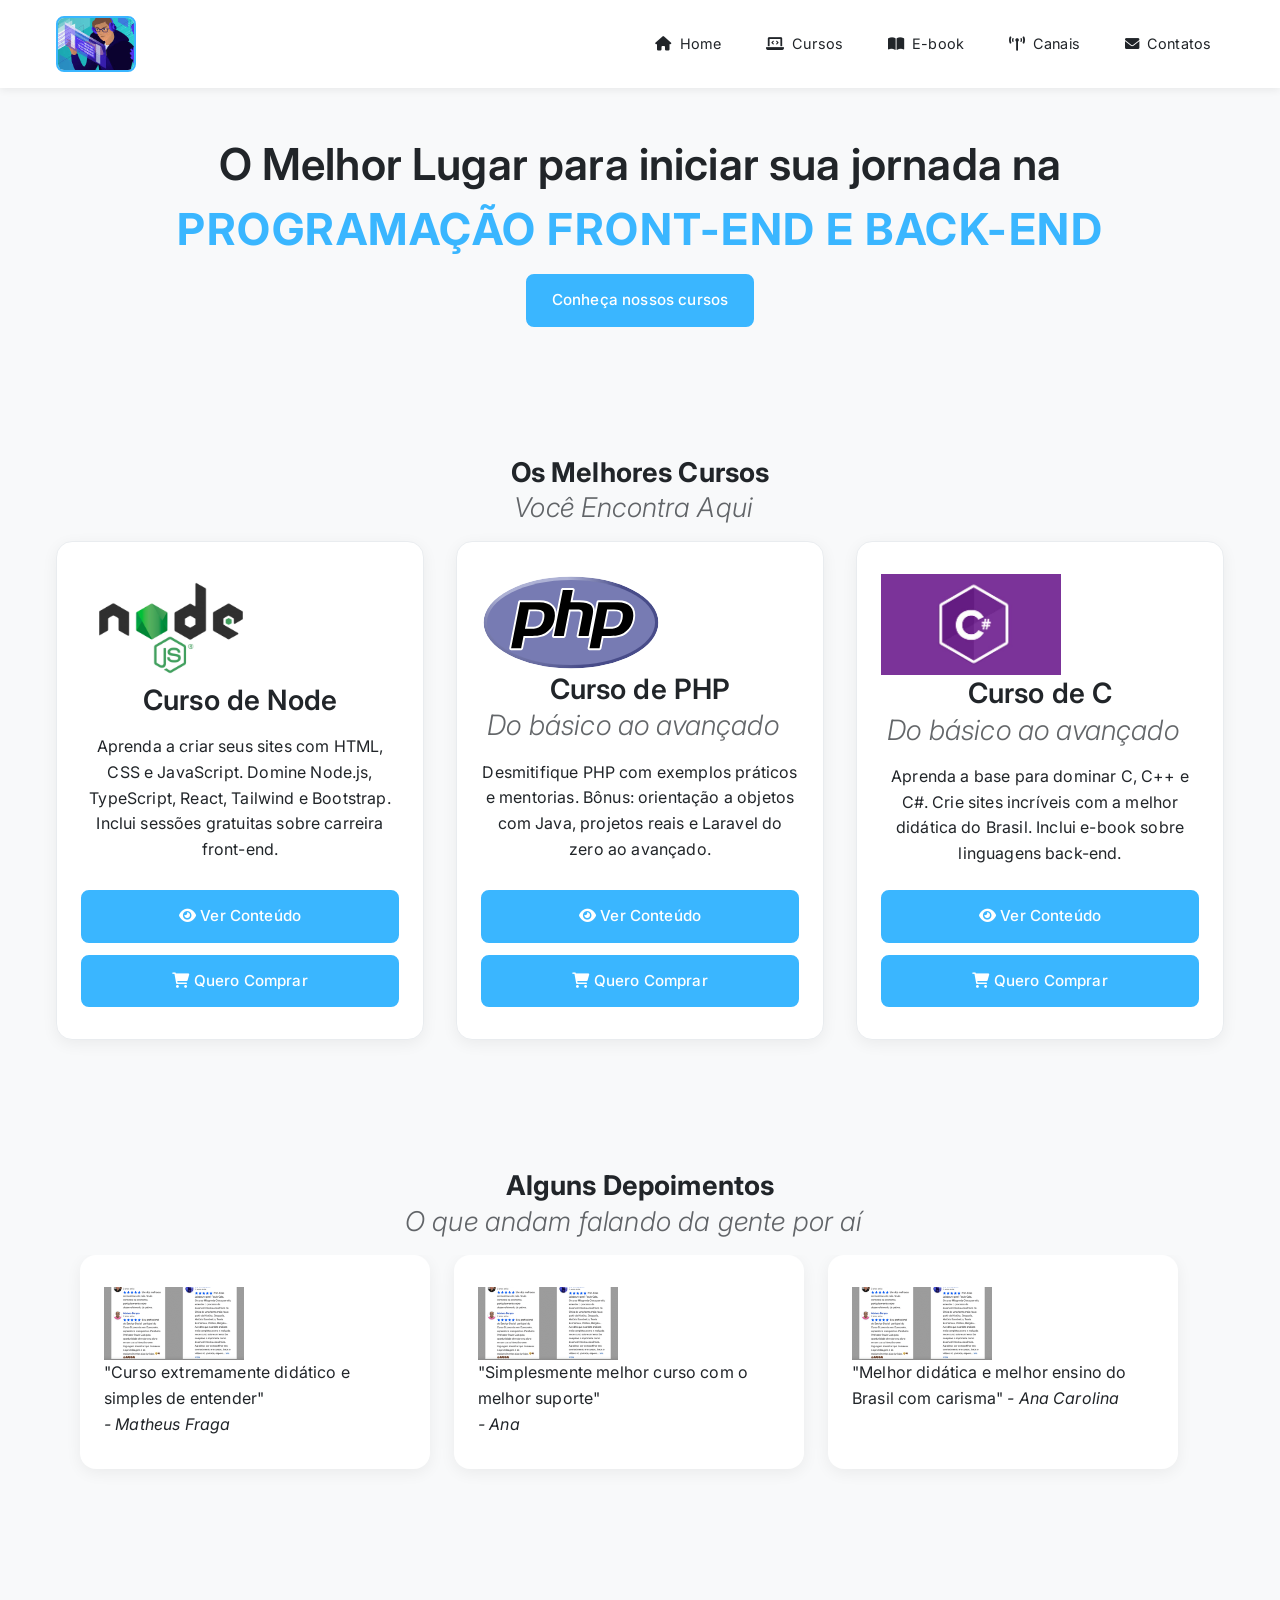
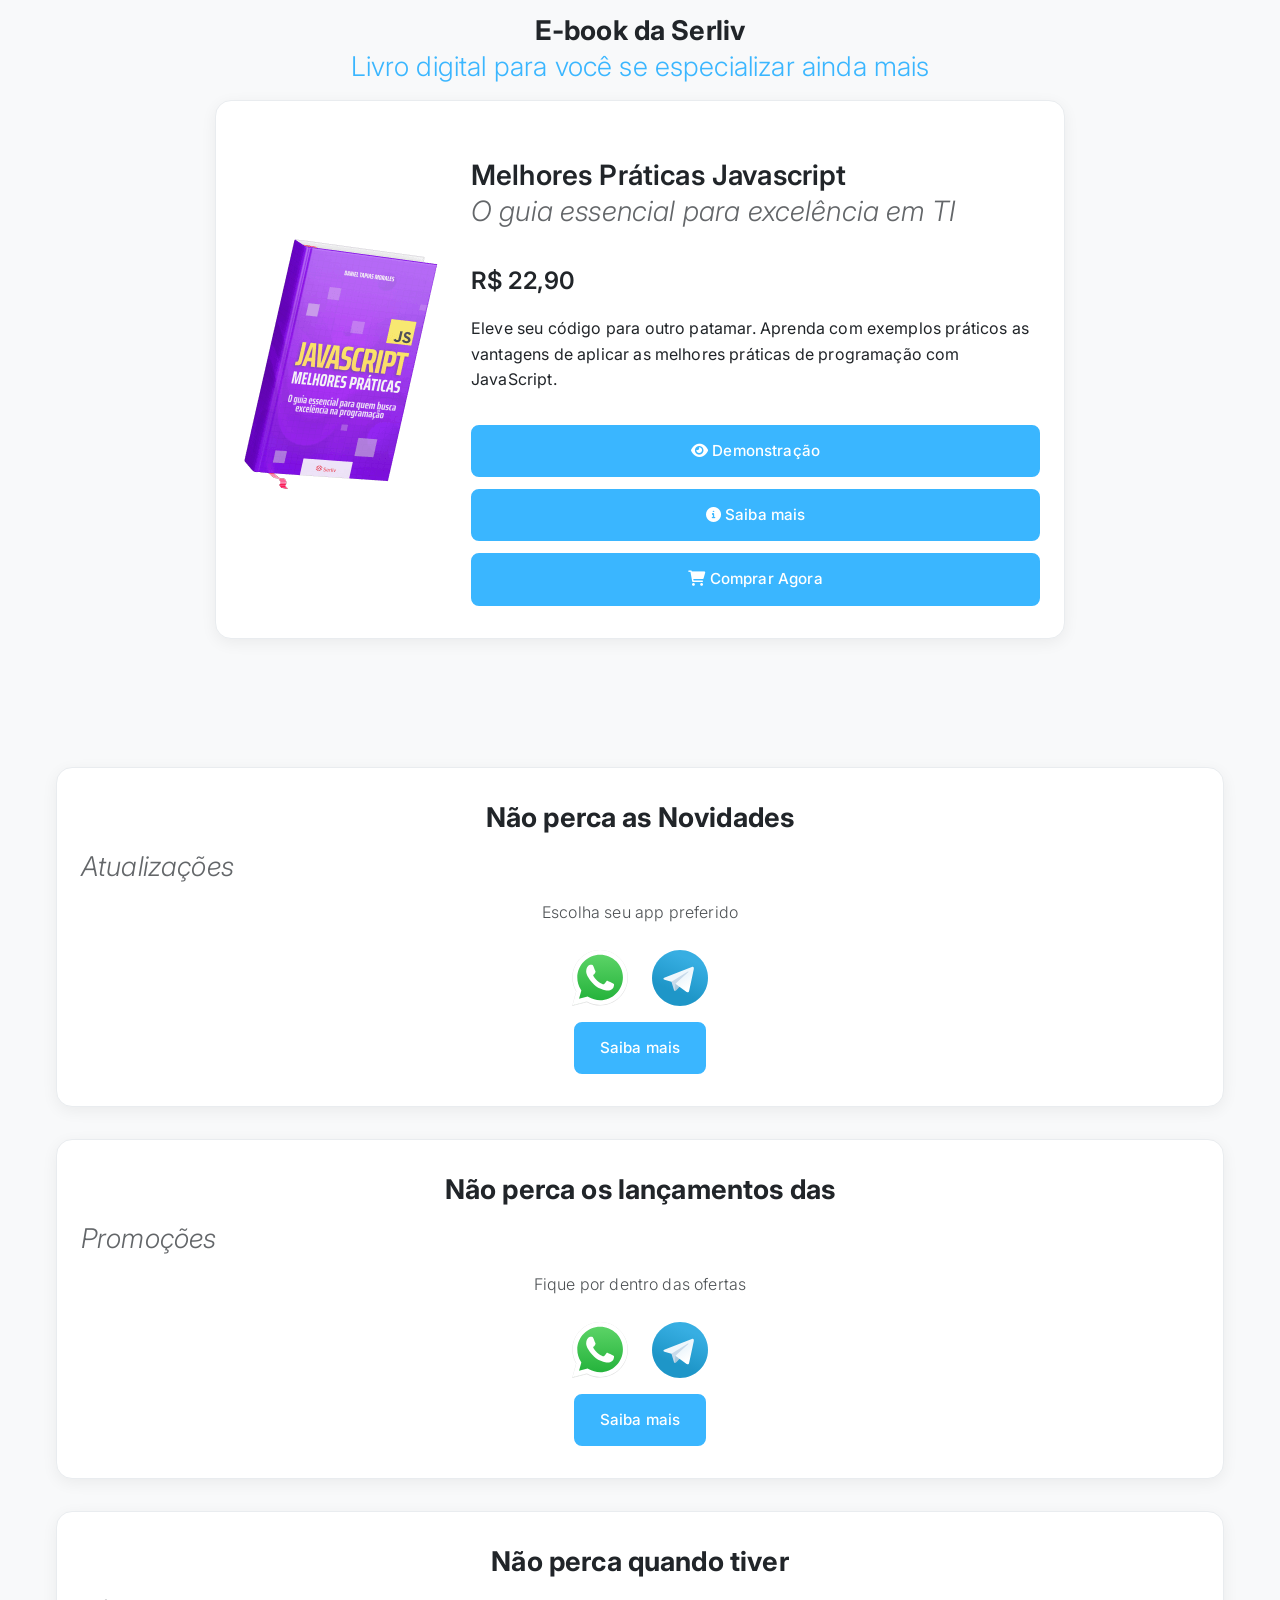
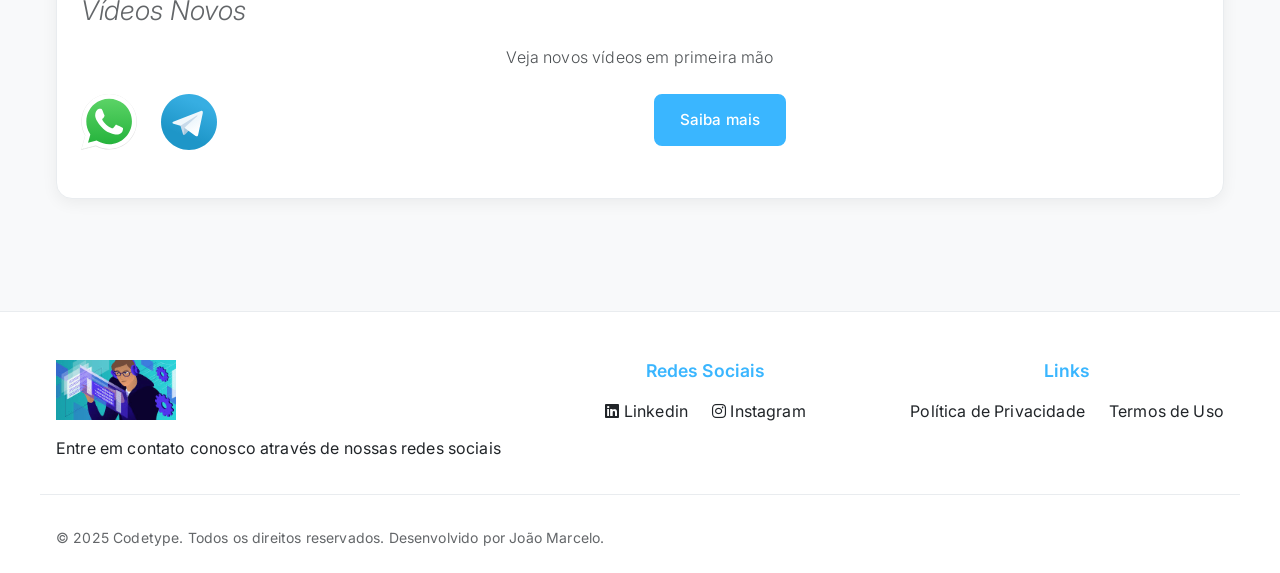
==== index.html @ ba98c809 "Enviando atualizacao ao github" ====
<!DOCTYPE html>
<html lang="pt-br">

<head>
    <meta charset="UTF-8">
    <meta name="viewport" content="width=device-width, initial-scale=1.0">
    <meta name="description"
        content="Codetype - Cursos de programação Front-end e Back-end com os melhores preços e didática do Brasil">
    <meta name="keywords" content="programação, front-end, back-end, cursos, Node.js, PHP, C, desenvolvimento web">
    <meta name="author" content="João Marcelo">
    <title>Codetype - Cursos de Programação</title>

    <link rel="preconnect" href="https://fonts.googleapis.com">
    <link rel="preconnect" href="https://fonts.gstatic.com" crossorigin>
    <link href="https://fonts.googleapis.com/css2?family=Inter:wght@300;400;500;600;700&display=swap" rel="stylesheet">

    <link rel="stylesheet" href="style/estilo.css">

    <link rel="stylesheet" href="https://cdnjs.cloudflare.com/ajax/libs/font-awesome/6.0.0-beta3/css/all.min.css"
        crossorigin="anonymous" referrerpolicy="no-referrer">
</head>

<body>
    <header class="header" role="banner">
        <div class="header__container container">
            <a href="#home" class="header__logo" aria-label="Codetype - Página inicial">
                <img src="images/programador.jpeg" alt="Codetype Logo">
            </a>
            <button class="mobile-menu-toggle" id="menu-toggle" aria-label="Abrir menu" aria-expanded="false"
                aria-controls="nav-menu">
                <span class="hamburger-line"></span>
                <span class="hamburger-line"></span>
                <span class="hamburger-line"></span>
            </button>

            <nav class="nav-menu" id="nav-menu" role="navigation" aria-label="Menu principal">
                <div class="nav-menu__header">
                    <img src="images/programador.jpeg" alt="codetype logotipo" width="140" height="145"> <button
                        class="nav-menu__close" id="close-menu" aria-label="Fechar menu">
                        <i class="fas fa-times"></i>
                    </button>
                </div>

                <ul>
                    <li><a href="#home"><i class="fa-solid fa-house"></i> <span>Home</span></a></li>
                    <li><a href="#courses"><i class="fas fa-laptop-code"></i> <span>Cursos</span></a></li>
                    <li><a href="#ebooks"><i class="fas fa-book-open"></i> <span>E-book</span></a></li>
                    <li><a href="#channels"><i class="fas fa-broadcast-tower"></i> <span>Canais</span></a></li>
                    <li><a href="#contact"><i class="fas fa-envelope"></i> <span>Contatos</span></a></li>
                </ul>
            </nav>
        </div>
    </header>

    <div class="menu-overlay" id="menu-overlay"></div>

    <main>
        <section class="hero" id="home">
            <div class="container">
                <h1 class="hero__title reveal">
                    O Melhor Lugar para iniciar sua jornada na
                    <span class="hero__title--upper">PROGRAMAÇÃO FRONT-END E BACK-END</span>
                </h1>
                <a href="#courses" class="btn hero__cta reveal reveal--delay-1">Conheça nossos cursos</a>
            </div>
        </section>

        <section class="courses" id="courses">
            <div class="container">
                <header class="courses__header">
                    <h2 class="h2 reveal">Os Melhores Cursos <span class="title--thin reveal reveal--delay-1">Você
                            Encontra Aqui</span></h2>
                </header>
                <div class="courses__list">
                    <article class="courses__card reveal reveal--delay-1">
                        <div class="courses__card__content"> <img src="images/nodejs.jpg" alt="Logo Node.js" width="180"
                                height="180" loading="lazy">
                            <h3 class="h3">Curso de Node <span class="title--thin"></span></h3>
                            <p>Aprenda a criar seus sites com HTML, CSS e JavaScript. Domine Node.js, TypeScript, React,
                                Tailwind e Bootstrap. Inclui sessões gratuitas sobre carreira front-end.</p>
                        </div>
                        <div class="courses__card__ctas">
                            <a href="#" class="btn"><i class="fas fa-eye"></i> Ver Conteúdo</a>
                            <a href="#" class="btn"
                                onclick="alert('Esta página está em manutenção. Por favor, volte mais tarde.'); return false;"><i
                                    class="fas fa-shopping-cart"></i> Quero
                                Comprar</a>
                        </div>
                    </article>
                    <article class="courses__card reveal reveal--delay-2">
                        <div class="courses__card__content">
                            <img src="images/PHP-logo.svg" alt="Logo PHP" width="180" height="180" loading="lazy">
                            <h3 class="h3">Curso de PHP <span class="title--thin">Do básico ao avançado</span></h3>
                            <p>Desmitifique PHP com exemplos práticos e mentorias. Bônus: orientação a objetos com Java,
                                projetos reais e Laravel do zero ao avançado.</p>
                        </div>
                        <div class="courses__card__ctas">
                            <a href="#" class="btn"><i class="fas fa-eye"></i> Ver Conteúdo</a>
                            <a href="#" class="btn"
                                onclick="alert('Esta página está em manutenção, por favor, aguarde.'); return false;"><i
                                    class="fas fa-shopping-cart"></i> Quero
                                Comprar</a>
                        </div>
                    </article>
                    <article class="courses__card reveal reveal--delay-3">
                        <div class="courses__card__content">
                            <img src="images/c.jpg" alt="Logo C" width="180" height="180" loading="lazy">
                            <h3 class="h3">Curso de C <span class="title--thin">Do básico ao avançado</span></h3>
                            <p>Aprenda a base para dominar C, C++ e C#. Crie sites incríveis com a melhor didática do
                                Brasil. Inclui e-book sobre linguagens back-end.</p>
                        </div>
                        <div class="courses__card__ctas">
                            <a href="#" class="btn"><i class="fas fa-eye"></i> Ver Conteúdo</a>
                            <a href="#" class="btn"
                                onclick="alert('Esta página está em manutenção. Por favor, volte mais tarde.'); return false;"><i
                                    class="fas fa-shopping-cart"></i> Quero
                                Comprar</a>
                        </div>
                    </article>
                </div>
            </div>
        </section>

        <section class="testimonials" id="testimonials" aria-label="Depoimentos">
            <div class="container">
                <h2 class="h2 reveal">Alguns Depoimentos <span class="title--thin reveal reveal--delay-1">O que andam
                        falando da gente por aí</span>
                </h2>
                <div class="testimonials__carousel reveal reveal--delay-2">
                    <div class="testimonials__carousel__wrapper" id="testimonial-carousel">
                        <article class="testimonial-item"> <img src="images/depoimentos.png" alt="Foto de Matheus Fraga"
                                width="140" height="140" loading="lazy">
                            <blockquote>
                                <p>"Curso extremamente didático e simples de entender"</p>
                                <cite>- Matheus Fraga</cite>
                            </blockquote>
                        </article>
                        <article class="testimonial-item">
                            <img src="images/depoimentos.png" alt="Foto de Ana" width="140" height="140" loading="lazy">
                            <blockquote>
                                <p>"Simplesmente melhor curso com o melhor suporte"</p>
                                <cite>- Ana</cite>
                            </blockquote>
                        </article>
                        <article class="testimonial-item">
                            <img src="images/depoimentos.png" alt="Foto de Ana Carolina" width="140" height="140"
                                loading="lazy">
                            <blockquote>"Melhor didática e melhor ensino do Brasil com carisma"
                                <cite>- Ana Carolina</cite>
                            </blockquote>
                        </article>
                    </div>
                </div>
            </div>
        </section>
        <section class="books" id="ebooks">
            <div class="container">
                <h2 class="h2 reveal">E-book da Serliv <span class="title--secondary reveal reveal--delay-1">Livro
                        digital para você se especializar
                        ainda mais</span></h2>
                <div class="books__list">
                    <article class="books__card reveal reveal--scale">
                        <img src="images/melhorias-js.png" alt="Capa do e-book Melhores Práticas Javascript" width="200"
                            height="280" loading="lazy">
                        <div class="books__card__info">
                            <h3 class="h3">Melhores Práticas Javascript <span class="title--thin">O guia
                                    essencial para excelência em TI</span></h3>
                            <p class="books__card__price">R$ 22,90</p>
                            <p>Eleve seu código para outro patamar. Aprenda com exemplos práticos as vantagens de
                                aplicar as melhores práticas de programação com JavaScript.</p>
                            <div class="books__card__ctas">
                                <a href="https://drive.google.com/file/d/1xcwOqrZ287QyJivQ5qEngwfHOlJfB3HP/view"
                                    class="btn btn--ghost" target="_blank" rel="noopener noreferrer">
                                    <i class="fas fa-eye"></i> Demonstração
                                </a>
                                <a href="#" class="btn btn--stroke">
                                    <i class="fas fa-info-circle"></i> Saiba mais
                                </a>
                                <a href="https://pay.hotmart.com/W97225734H?bid=1751412371715"
                                    class="btn btn--full-width" target="_blank" rel="noopener noreferrer">
                                    <i class="fas fa-shopping-cart"></i> Comprar Agora
                                </a>
                            </div>
                        </div>
                    </article>
                </div>
            </div>
        </section>
        <section class="news" id="channels">
            <div class="container news__container">
                <div class="news__card reveal reveal--delay-1">
                    <header class="news__header">
                        <h2 class="h2">Não perca as Novidades <span class="title--thin">Atualizações</span></h2>
                        <p class="news__disclaimer">Escolha seu app preferido</p>
                    </header>
                    <div class="news__apps-group">
                        <a href="#" class="news__icon" aria-label="WhatsApp">
                            <img src="images/whatsapp (1).svg" alt="WhatsApp" width="56" height="56"> </a>
                        <a href="#" class="news__icon" aria-label="Telegram">
                            <img src="images/telegram (1).svg" alt="Telegram" width="56" height="56">
                        </a>
                    </div>
                    <div class="news__saiba-mais-wrap">
                        <a href="#" class="btn">Saiba mais</a>
                    </div>
                </div>
                <div class="news__card reveal reveal--delay-2">
                    <header class="news__header">
                        <h2 class="h2">Não perca os lançamentos das <span class="title--thin">Promoções</span>
                        </h2>
                        <p class="news__disclaimer">Fique por dentro das ofertas</p>
                    </header>
                    <div class="news__apps-group">
                        <a href="#" class="news__icon" aria-label="WhatsApp">
                            <img src="images/whatsapp (1).svg" alt="WhatsApp" width="56" height="56">
                        </a>
                        <a href="#" class="news__icon" aria-label="Telegram">
                            <img src="images/telegram (1).svg" alt="Telegram" width="56" height="56">
                        </a>
                    </div>
                    <div class="news__saiba-mais-wrap">
                        <a href="#" class="btn">Saiba mais</a>
                    </div>
                </div>
                <div class="news__card reveal reveal--delay-3">
                    <header class="news__header">
                        <h2 class="h2">Não perca quando tiver <span class="title--thin">Vídeos Novos</span></h2>
                        <p class="news__disclaimer">Veja novos vídeos em primeira mão</p>
                    </header>
                    <div class="news__apps-group">
                        <a href="#" class="news__icon" aria-label="WhatsApp"> <img src="images/whatsapp (1).svg"
                                alt="WhatsApp" width="56" height="56">
                        </a>
                        <a href="#" class="news__icon" aria-label="Telegram">
                            <img src="images/telegram (1).svg" alt="Telegram" width="56" height="56">
                        </a>
                        <div class="news__saiba-mais-wrap">
                            <a href="#" class="btn">Saiba mais</a>
                        </div>
                    </div>
                </div>
        </section>
    </main>

    <footer class="footer" id="contact">
        <div class="footer__container container">
            <div class="footer__brand">
                <img src="images/programador.jpeg" alt="Codetype Logo" class="footer__logo" width="120" height="90">
                <p class="footer__contact-text">Entre em contato conosco através de nossas redes sociais</p>
            </div>
            <div class="footer__social">
                <h3 class="footer__title">Redes Sociais</h3>
                <ul class="footer__social__list">
                    <li><a href="#" aria-label="Linkedin"><i class="fa-brands fa-linkedin"></i>
                            <span>Linkedin</span></a></li>
                    <li><a href="#" aria-label="Instagram"><i class="fa-brands fa-instagram"></i>
                            <span>Instagram</span></a></li>
                </ul>
            </div>
            <div class="footer__links">
                <h3 class="footer__title">Links</h3>
                <ul>
                    <li><a href="#">Política de Privacidade</a></li>
                    <li><a href="#">Termos de Uso</a></li>
                </ul>
            </div>
        </div>
        <div class="footer__copyright">
            <p>&copy; 2025 Codetype. Todos os direitos reservados. Desenvolvido por João Marcelo.</p>
        </div>
    </footer>
    <script>
        document.addEventListener('DOMContentLoaded', () => {
            const menuToggle = document.getElementById('menu-toggle');
            const navMenu = document.getElementById('nav-menu');
            const menuOverlay = document.getElementById('menu-overlay');
            const closeMenuBtn = document.getElementById('close-menu');
            const header = document.querySelector('.header');

            function openMenu() {
                navMenu.classList.add('active');
                menuOverlay.classList.add('active');
                menuToggle.setAttribute('aria-expanded', 'true');
                document.body.style.overflow = 'hidden';
            }

            function closeMenu() {
                navMenu.classList.remove('active');
                menuOverlay.classList.remove('active');
                menuToggle.setAttribute('aria-expanded', 'false');
                document.body.style.overflow = '';
            }

            if (menuToggle && navMenu && menuOverlay && closeMenuBtn) {
                menuToggle.addEventListener('click', openMenu);
                menuOverlay.addEventListener('click', closeMenu);
                closeMenuBtn.addEventListener('click', closeMenu);
            }

            document.querySelectorAll('.nav-menu a').forEach(link => {
                link.addEventListener('click', () => {
                    if (window.innerWidth < 1200 && navMenu.classList.contains('active')) {
                        closeMenu();
                    }
                });
            });

            let lastScroll = 0;
            window.addEventListener('scroll', () => {
                const currentScroll = window.pageYOffset;
                if (currentScroll > 100) {
                    header.classList.add('scrolled');
                } else {
                    header.classList.remove('scrolled');
                }
                lastScroll = currentScroll;
            });

            document.querySelectorAll('a[href^="#"]').forEach(anchor => {
                anchor.addEventListener('click', function (e) {
                    const href = this.getAttribute('href');
                    const target = document.querySelector(href);

                    if (href.length > 1 && target) {
                        e.preventDefault();
                        target.scrollIntoView({
                            behavior: 'smooth',
                            block: 'start'
                        });
                    }
                });
            });

            // Scroll Reveal with Intersection Observer
            const observerOptions = {
                threshold: 0.1,
                rootMargin: '0px 0px -50px 0px'
            };

            const observer = new IntersectionObserver((entries) => {
                entries.forEach(entry => {
                    if (entry.isIntersecting) {
                        entry.target.classList.add('active');
                    }
                });
            }, observerOptions);

            // Observe all elements with reveal classes
            const revealElements = document.querySelectorAll('.reveal');
            revealElements.forEach(el => observer.observe(el));

            // Optional: Re-trigger animations when elements come back into view
            const reObserverOptions = {
                threshold: 0.1,
                rootMargin: '0px 0px -100px 0px'
            };

            const reObserver = new IntersectionObserver((entries) => {
                entries.forEach(entry => {
                    if (!entry.isIntersecting) {
                        entry.target.classList.remove('active');
                    }
                });
            }, reObserverOptions);

            // Uncomment the line below if you want elements to re-animate when scrolling back up
            // revealElements.forEach(el => reObserver.observe(el));
        });
    </script>
</body>

</html>
---- style/estilo.css ----
:root {
  --page-bg: #f8f9fa;
  --text-color: #212529;
  --text-color-rgb: 33, 37, 41;
  --primary-color: #3ab6ff;
  --menu-bg: #ffffff;
  --transition-speed: 0.4s;
  --h1-size: 1.8rem;
  --h2-size: 1.6rem;
  --h3-size: 1.25rem;
}

* {
  box-sizing: border-box;
  margin: 0;
  padding: 0;
}

html {
  scroll-behavior: smooth;
  scroll-padding-top: 100px;
}

body {
  font-family: "Inter", sans-serif;
  background: var(--page-bg);
  color: var(--text-color);
  overflow-x: hidden;
  line-height: 1.6;
  font-size: 16px;
  letter-spacing: 0.01em;
  margin: 0;
  padding: 0;
}

@keyframes fadeInUp {
  from {
    opacity: 0;
    transform: translateY(30px);
  }
  to {
    opacity: 1;
    transform: translateY(0);
  }
}

@keyframes cardEntrance {
  from {
    opacity: 0;
    transform: translateY(20px) scale(0.95);
  }
  to {
    opacity: 1;
    transform: translateY(0) scale(1);
  }
}

.hero {
  animation: fadeInUp 0.8s ease-out;
}
.courses__card {
  animation: cardEntrance 0.6s ease-out both;
}
.courses__card:nth-child(1) {
  animation-delay: 0.1s;
}
.courses__card:nth-child(2) {
  animation-delay: 0.2s;
}
.courses__card:nth-child(3) {
  animation-delay: 0.3s;
}

a {
  text-decoration: none;
  color: inherit;
}

img {
  max-width: 100%;
  height: auto;
  display: block;
}

.container {
  margin-inline: auto;
  padding-inline: 1rem;
  max-width: 1200px;
}

/* Header */
.header {
  position: sticky;
  top: 0;
  left: 0;
  width: 100%;
  background-color: var(--menu-bg);
  z-index: 100;
  box-shadow: 0 2px 8px rgba(0, 0, 0, 0.07);
  transition: transform 0.3s ease, box-shadow 0.3s ease;
}

.header.scrolled {
  box-shadow: 0 4px 12px rgba(0, 0, 0, 0.1);
}

.header__container {
  display: flex;
  align-items: center;
  justify-content: space-between;
  position: relative;
  gap: 1rem;
  padding: 1rem;
  max-width: 1200px;
  margin: 0 auto;
}

.header__logo {
  width: 5rem;
  height: 3.5rem;
  border-radius: 0.5rem;
  border: 2px solid var(--primary-color);
  overflow: hidden;
  flex-shrink: 0;
  transition: transform 0.3s ease;
}

.header__logo:hover {
  transform: scale(1.05);
}

.header__logo img {
  width: 100%;
  height: 100%;
  object-fit: cover;
}

.nav-menu ul {
  list-style: none;
  display: flex;
  flex-direction: row;
  gap: 1.2rem;
  padding: 0;
  margin: 0;
  align-items: center;
}

.nav-menu a {
  display: flex;
  align-items: center;
  gap: 0.5rem;
  font-size: 0.9rem;
  padding: 0.5rem 0.8rem;
  border-radius: 8px;
  color: var(--text-color);
  transition: all 0.3s ease;
}

.nav-menu a:hover,
.nav-menu a:focus {
  background-color: rgba(58, 182, 255, 0.1);
  color: var(--primary-color);
  transform: translateX(5px);
}

/* Botões */
.btn {
  background: var(--primary-color);
  border: 2px solid var(--primary-color);
  padding: 0.75rem 1.5rem;
  font-size: 0.95rem;
  border-radius: 8px;
  transition: all 0.3s ease;
  cursor: pointer;
  font-weight: 500;
  display: inline-block;
  text-align: center;
  white-space: nowrap;
  color: #fff;
}

.btn:hover {
  box-shadow: 0 4px 12px rgba(58, 182, 255, 0.4);
  transform: translateY(-2px);
}

.btn--stroke:hover {
  box-shadow: none;
  transform: translateY(-2px);
}

.btn--stroke:active {
  transform: translateY(1px);
}

.btn--ghost {
  background: var(--primary-color);
}
.btn--ghost:hover {
  border-color: transparent;
}

.btn--full-width {
  width: 100%;
}

/* Tipografia e Títulos */
h1,
h2,
h3 {
  font-weight: 600;
  line-height: 1.3;
  margin-bottom: 1rem;
  text-align: center;
}

h1 {
  font-size: var(--h1-size);
}
h2 {
  font-size: 1.7em;
  font-weight: 700;
  /* Margens removidas para centralização correta */
}
h3 {
  font-size: var(--h3-size);
}

.title--thin {
  font-weight: 300;
  font-style: italic;
  display: block;
  color: rgba(var(--text-color-rgb), 0.7);
  text-align: center;
  margin-right: 0.5em;
  word-wrap: break-word;
}
title--thin .news__header {
  margin-top: 3em;
  margin-inline: 20em;
}
.title--secondary {
  font-weight: 300;
  color: var(--primary-color);
  display: block;
  text-align: center;
  margin: 0;
}

/* Seções */
section {
  padding-block: 3rem;
  margin-block: 2rem;
}

.hero {
  text-align: center;
  padding-top: 3rem;
  padding-bottom: 3rem;
  margin-top: 0;
}

.hero__title--upper {
  text-transform: uppercase;
  margin: 0.5rem 0;
  display: block;
  color: var(--primary-color);
  letter-spacing: 1.5px;
  font-weight: 700;
}

/* Cursos */
.courses__list {
  display: flex;
  flex-wrap: wrap;
  justify-content: center;
  align-items: stretch;
  gap: 2rem;
}

.courses__header {
  text-align: center;
  width: 100%;
}

.courses__card {
  background: #fff;
  border-radius: 1rem;
  box-shadow: 0 4px 16px rgba(0, 0, 0, 0.06);
  padding: 2rem 1.5rem;
  transition: all 0.3s ease;
  border: 1px solid #e9ecef;
  display: flex;
  flex-direction: column;
  text-align: center;
  flex: 1 1 320px;
  max-width: 380px;
  min-width: 280px;
}

.courses__card:hover {
  box-shadow: 0 8px 25px rgba(0, 0, 0, 0.15);
  transform: translateY(-8px) scale(1.02);
}

.courses__card__content {
  flex-grow: 1;
}

.courses__card__ctas {
  display: flex;
  flex-direction: column;
  gap: 0.75rem;
  margin-top: 1.5rem;
  width: 100%;
}

/* Depoimentos */
.testimonials__carousel {
  overflow-x: auto;
  scroll-snap-type: x mandatory;
  -webkit-overflow-scrolling: touch;
  scrollbar-width: thin;
  scrollbar-color: var(--primary-color) var(--page-bg);
  padding-bottom: 1rem;
}

.testimonials__carousel::-webkit-scrollbar {
  height: 8px;
}

.testimonials__carousel::-webkit-scrollbar-track {
  background: var(--page-bg);
  border-radius: 4px;
}

.testimonials__carousel::-webkit-scrollbar-thumb {
  background-color: var(--primary-color);
  border-radius: 4px;
}

.testimonials__carousel__wrapper {
  display: flex;
  gap: 1.5rem;
  padding: 0 1.5rem;
}

.testimonial-item {
  background: #fff;
  border-radius: 1rem;
  box-shadow: 0 4px 16px rgba(0, 0, 0, 0.06);
  padding: 2rem 1.5rem;
  flex: 0 0 80%;
  max-width: 350px;
  scroll-snap-align: start;
}

/* E-books */
.books__list {
  display: flex;
  justify-content: center;
}
.books__card {
  background: #fff;
  border-radius: 1rem;
  box-shadow: 0 4px 16px rgba(0, 0, 0, 0.06);
  padding: 2rem 1.5rem;
  border: 1px solid #e9ecef;
  width: 100%;
  max-width: 450px;
  display: flex;
  flex-direction: column;
  align-items: center;
  text-align: center;
}
.books__card__info {
  display: flex;
  flex-direction: column;
  align-items: center;
  gap: 1rem;
  margin-top: 1.5rem;
}
.books__card__price {
  font-size: 1.5rem;
  font-weight: 600;
}
.books__card__ctas {
  display: flex;
  flex-direction: column;
  gap: 0.75rem;
  width: 100%;
  margin-top: 1rem;
}

/* Novidades (News) */
.news__header {
  text-align: center;
  width: 100%;
}

/* Novidades (News) - Cards */
.news__container {
  display: flex;
  flex-direction: column;
  gap: 2rem;
  max-width: 1200px;
  margin: 0 auto;
}

.news__card {
  background: #fff;
  border-radius: 1rem;
  box-shadow: 0 4px 16px rgba(0, 0, 0, 0.06);
  padding: 2rem 1.5rem;
  border: 1px solid #e9ecef;
  transition: all 0.3s ease;
}

.news__card:hover {
  box-shadow: 0 8px 25px rgba(0, 0, 0, 0.15);
  transform: translateY(-4px);
}

.news__card__header {
  text-align: center;
  margin-bottom: 1.5rem;
}

.news__card__title {
  font-size: 1.5rem;
  font-weight: 600;
  color: var(--primary-color);
  margin-bottom: 0.5rem;
}

.news__card__subtitle {
  font-size: 1rem;
  color: rgba(var(--text-color-rgb), 0.7);
  font-weight: 400;
}

.news__card__content {
  display: flex;
  flex-direction: column;
  gap: 1rem;
}

.news__disclaimer {
  font-size: 1rem;
  font-weight: 300;
  margin-bottom: 1.5rem;
  color: rgba(var(--text-color-rgb), 0.8);
  text-align: center;
}

.news__apps-group {
  display: flex;
  justify-content: center;
  gap: 1.5rem;
  margin-bottom: 1rem;
  flex-wrap: wrap;
}

.news__saiba-mais-wrap {
  width: 100%;
  max-width: 450px;
  text-align: center;
  margin: 0 auto;
}

.news__updates {
  font-size: 1rem;
  font-weight: 300;
  color: rgba(var(--text-color-rgb), 0.8);
  margin-bottom: 1.5rem;
  text-align: center;
}

/* Rodapé (Footer) */
.footer {
  background: var(--menu-bg);
  padding: 3rem 1rem 1.5rem;
  margin-top: 4rem;
  border-top: 1px solid #e9ecef;
}
.footer__container {
  display: flex;
  flex-direction: column;
  align-items: center;
  text-align: center;
  gap: 2rem;
  max-width: 1200px;
  margin: 0 auto;
}
.footer__brand {
  display: flex;
  flex-direction: column;
  align-items: center;
  gap: 1rem;
}
.footer__title {
  margin-bottom: 1rem;
  font-size: 1.1rem;
  color: var(--primary-color);
}
.footer__social__list,
.footer__links ul {
  list-style: none;
  padding: 0;
  display: flex;
  gap: 1.5rem;
  justify-content: center;
}
.footer__social__list a,
.footer__links a {
  transition: color 0.3s;
}
.footer__social__list a:hover,
.footer__links a:hover {
  color: var(--primary-color);
}
.footer__copyright {
  max-width: 1200px;
  margin: 2rem auto 0 auto;
  padding: 2rem 1rem 0 1rem;
  border-top: 1px solid #e9ecef;
  font-size: 0.875rem;
  color: rgba(var(--text-color-rgb), 0.7);
  text-align: left;
}

/* ---  Queries (Responsividade) --- */

@media (max-width: 1199px) {
  .mobile-menu-toggle {
    display: flex !important;
    flex-direction: column;
    justify-content: space-around;
    width: 2rem;
    height: 1.5rem;
    background: transparent;
    border: none;
    cursor: pointer;
    z-index: 101;
    padding: 0;
  }
  .hamburger-line {
    width: 100%;
    height: 0.2rem;
    background: var(--text-color);
    border-radius: 10px;
    transition: all 0.3s ease;
  }
  .nav-menu {
    position: fixed;
    left: 0;
    top: 0;
    width: 80vw;
    max-width: 400px;
    height: 100vh;
    background: var(--menu-bg);
    transform: translateX(-100%);
    z-index: 100;
    transition: transform var(--transition-speed) ease;
    flex-direction: column;
    padding: 0;
  }
  .nav-menu.active {
    transform: translateX(0);
  }
  .menu-overlay {
    position: fixed;
    top: 0;
    left: 0;
    width: 100%;
    height: 100%;
    z-index: 99;
    opacity: 0;
    visibility: hidden;
    transition: opacity 0.4s;
  }
  .menu-overlay.active {
    opacity: 1;
    visibility: visible;
  }
  .nav-menu__header {
    display: flex;
    justify-content: space-between;
    align-items: center;
    padding: 1rem 1.5rem;
    border-bottom: 1px solid #eee;
    width: 100%;
  }
  .nav-menu__close {
    display: block;
    background: none;
    border: none;
    cursor: pointer;
    font-size: 1.5rem;
  }
  .nav-menu ul {
    flex-direction: column;
    gap: 1.5rem;
    padding: 2rem;
    align-items: flex-start;
    width: 100%;
  }
  .nav-menu a {
    font-size: 1.1rem;
  }
  .header__container {
    justify-content: center;
  }
  .mobile-menu-toggle {
    position: absolute;
    right: 1.5rem;
  }
}

@media (min-width: 768px) and (max-width: 1199px) {
  .testimonial-item {
    flex: 0 0 45%;
  }
  .header__container {
    justify-content: space-between;
  }
  .mobile-menu-toggle {
    position: static;
  }
  .footer__container {
    flex-direction: row;
    justify-content: space-around;
    align-items: flex-start;
    text-align: left;
  }
  .footer__brand {
    align-items: flex-start;
  }
  .footer__social__list,
  .footer__links ul {
    flex-direction: column;
    gap: 1rem;
    align-items: flex-start;
  }
}

/* Desktop */
@media (min-width: 1200px) {
  :root {
    --h1-size: 2.75rem;
    --h2-size: 2.5rem;
    --h3-size: 1.75rem;
  }
  .mobile-menu-toggle,
  .nav-menu__header,
  .nav-menu__close,
  .menu-overlay {
    display: none !important;
  }
  .nav-menu {
    all: unset;
  }
  .nav-menu ul {
    all: unset;
    list-style: none;
    display: flex;
    align-items: center;
    gap: 1.2rem;
  }
  .nav-menu a:hover {
    transform: translateY(-2px);
  }

  .books__card {
    flex-direction: row;
    align-items: center;
    gap: 2rem;
    max-width: 850px;
    text-align: left;
  }
  .books__card__info {
    align-items: flex-start;
  }
  .books__card__info h3,
  .books__card__info .title--thin {
    text-align: left;
  }

  .footer__container {
    flex-direction: row;
    justify-content: space-between;
    align-items: flex-start;
    text-align: left;
  }
  .footer__brand {
    text-align: left;
    align-items: flex-start;
  }
  .footer__social__list,
  .footer__links ul {
    justify-content: flex-start;
  }
}

/* Responsividade para os cards de novidades */
@media (max-width: 768px) {
  .news__card {
    padding: 1.5rem 1rem;
  }
  
  .news__card__title {
    font-size: 1.3rem;
  }
  
  .news__apps-group {
    flex-direction: column;
    align-items: center;
  }
}

.news__header .title--thin {
  display: block;
  text-align: left;
  margin: 0.5em 0 0 0;
  font-style: italic;
  color: rgba(var(--text-color-rgb), 0.7);
}

.remove {
  display: none !important;
}
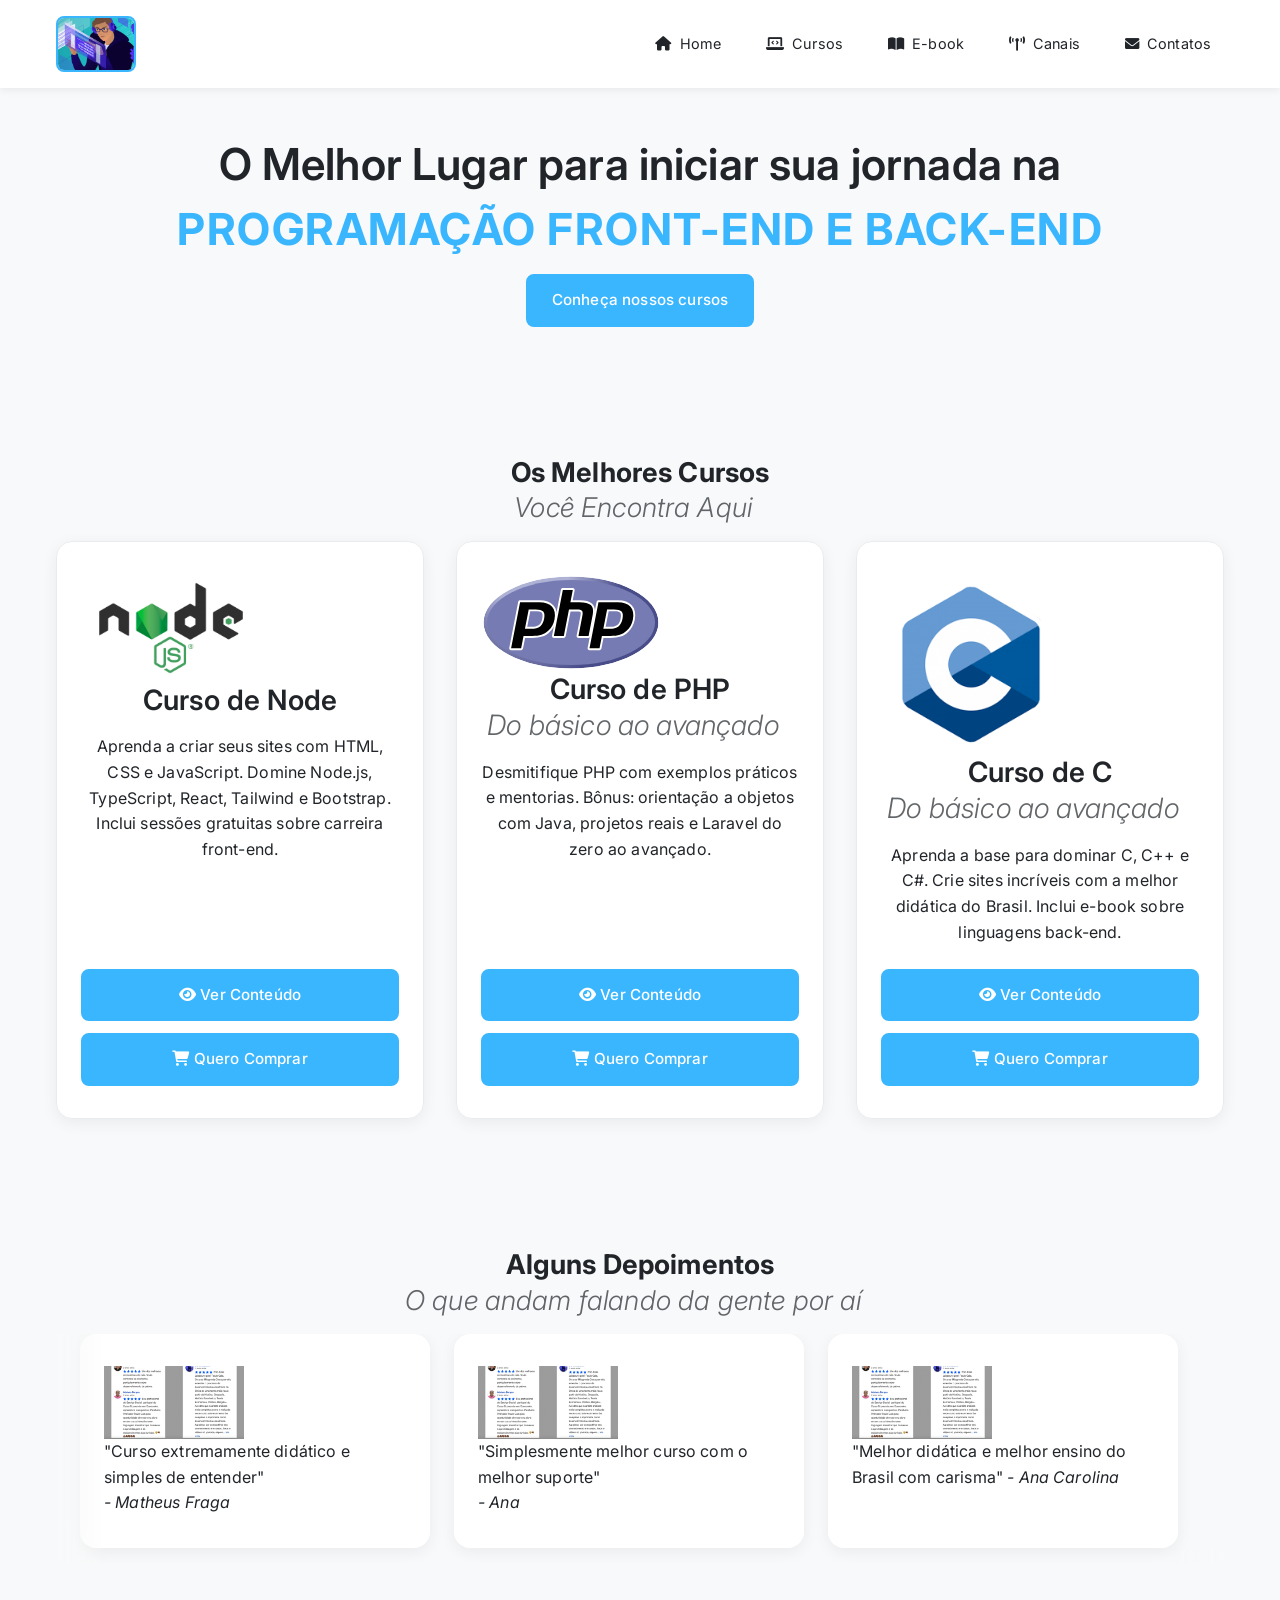
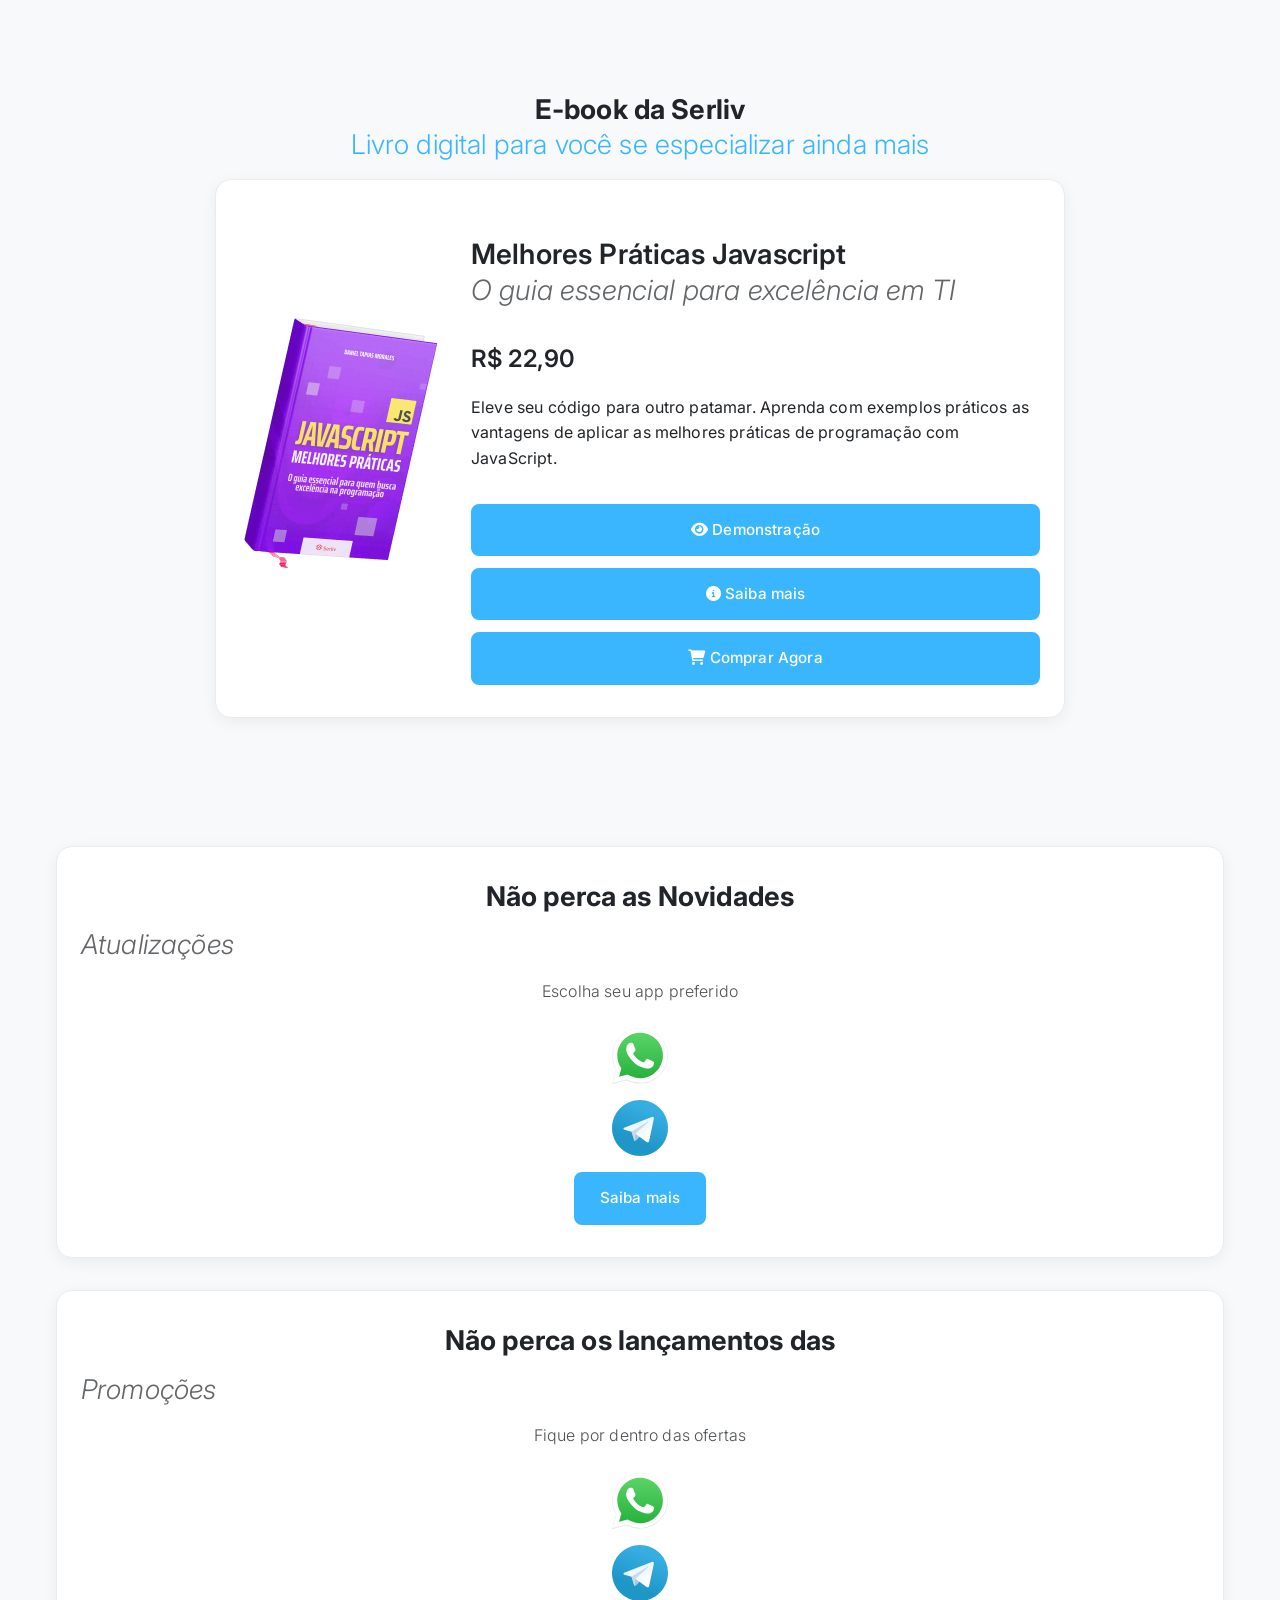
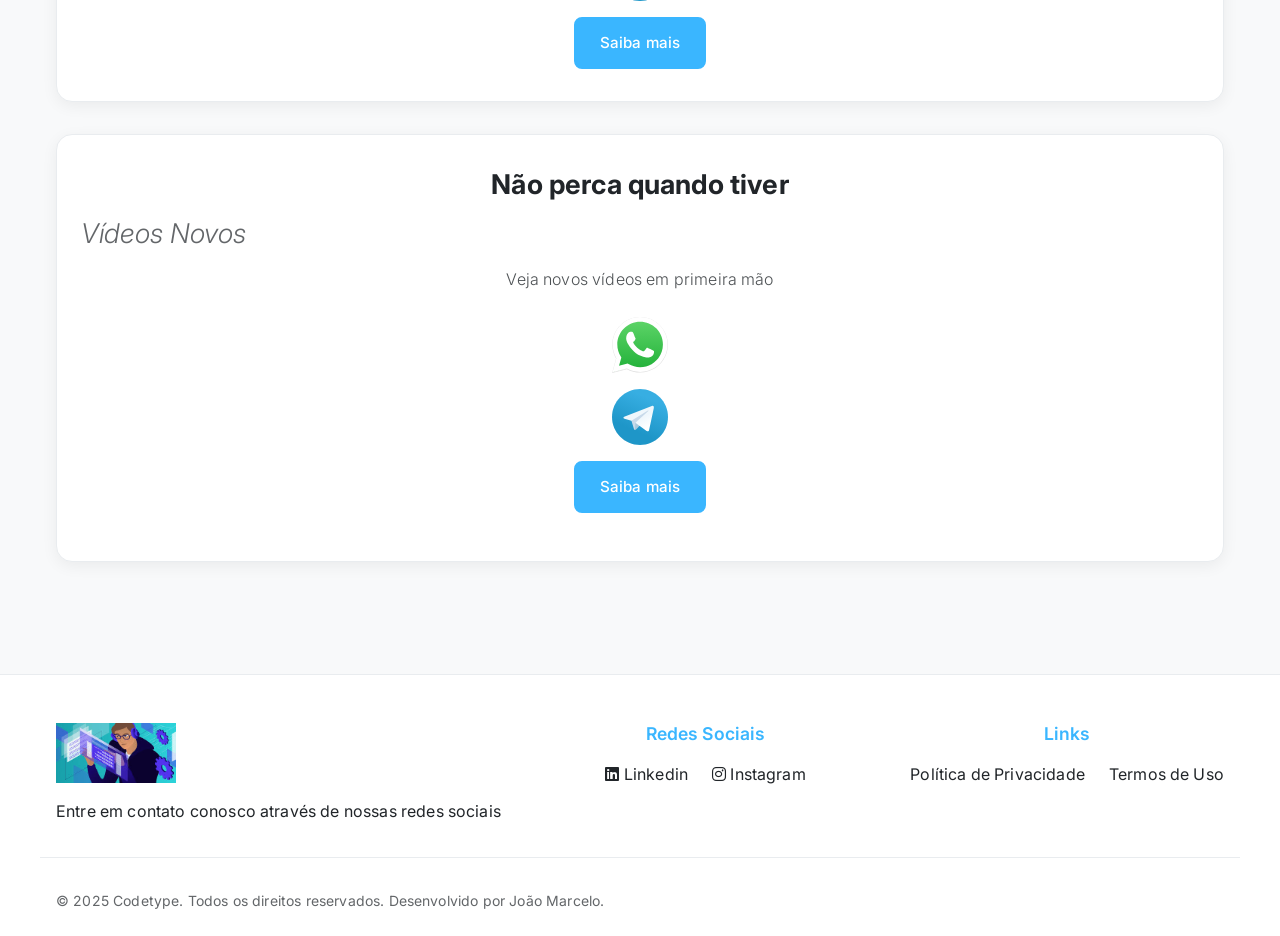
==== commit 5b797a27: "Enviando atualizacao ao github" ====
--- a/index.html
+++ b/index.html
@@ -104,7 +104,7 @@
                     </article>
                     <article class="courses__card reveal reveal--delay-3">
                         <div class="courses__card__content">
-                            <img src="images/c.jpg" alt="Logo C" width="180" height="180" loading="lazy">
+                            <img src="images/c.png" alt="Logo C" width="180" height="180" loading="lazy">
                             <h3 class="h3">Curso de C <span class="title--thin">Do básico ao avançado</span></h3>
                             <p>Aprenda a base para dominar C, C++ e C#. Crie sites incríveis com a melhor didática do
                                 Brasil. Inclui e-book sobre linguagens back-end.</p>
--- a/style/estilo.css
+++ b/style/estilo.css
@@ -316,33 +316,48 @@
 }
 
 /* Depoimentos */
+@keyframes scroll {
+  0% {
+    transform: translateX(0);
+  }
+  100% {
+    transform: translateX(calc(-350px * 3));  /* Ajuste baseado no número de depoimentos */
+  }
+}
+
 .testimonials__carousel {
-  overflow-x: auto;
-  scroll-snap-type: x mandatory;
-  -webkit-overflow-scrolling: touch;
-  scrollbar-width: thin;
-  scrollbar-color: var(--primary-color) var(--page-bg);
+  overflow: hidden;
+  position: relative;
   padding-bottom: 1rem;
-}
-
-.testimonials__carousel::-webkit-scrollbar {
-  height: 8px;
-}
-
-.testimonials__carousel::-webkit-scrollbar-track {
-  background: var(--page-bg);
-  border-radius: 4px;
-}
-
-.testimonials__carousel::-webkit-scrollbar-thumb {
-  background-color: var(--primary-color);
-  border-radius: 4px;
+  width: 100%;
+}
+
+.testimonials__carousel::before,
+.testimonials__carousel::after {
+  content: "";
+  position: absolute;
+  z-index: 2;
+  width: 50px;
+  height: 100%;
+  pointer-events: none;
+}
+
+.testimonials__carousel::before {
+  left: 0;
+  background: linear-gradient(to right, var(--page-bg), transparent);
+}
+
+.testimonials__carousel::after {
+  right: 0;
+  background: linear-gradient(to left, var(--page-bg), transparent);
 }
 
 .testimonials__carousel__wrapper {
   display: flex;
   gap: 1.5rem;
   padding: 0 1.5rem;
+  animation: scroll 30s linear infinite;
+  width: fit-content;
 }
 
 .testimonial-item {
@@ -350,9 +365,15 @@
   border-radius: 1rem;
   box-shadow: 0 4px 16px rgba(0, 0, 0, 0.06);
   padding: 2rem 1.5rem;
-  flex: 0 0 80%;
-  max-width: 350px;
-  scroll-snap-align: start;
+  flex: 0 0 350px;
+  width: 350px;
+  min-width: 350px;
+  transition: transform 0.3s ease;
+}
+
+.testimonial-item:hover {
+  transform: scale(1.02);
+  box-shadow: 0 8px 24px rgba(0, 0, 0, 0.12);
 }
 
 /* E-books */
@@ -455,10 +476,11 @@
 
 .news__apps-group {
   display: flex;
-  justify-content: center;
-  gap: 1.5rem;
+  flex-direction: column;
+  align-items: center;
+  gap: 1rem;
   margin-bottom: 1rem;
-  flex-wrap: wrap;
+  text-align: center;
 }
 
 .news__saiba-mais-wrap {
@@ -707,11 +729,11 @@
   .news__card {
     padding: 1.5rem 1rem;
   }
-  
+
   .news__card__title {
     font-size: 1.3rem;
   }
-  
+
   .news__apps-group {
     flex-direction: column;
     align-items: center;
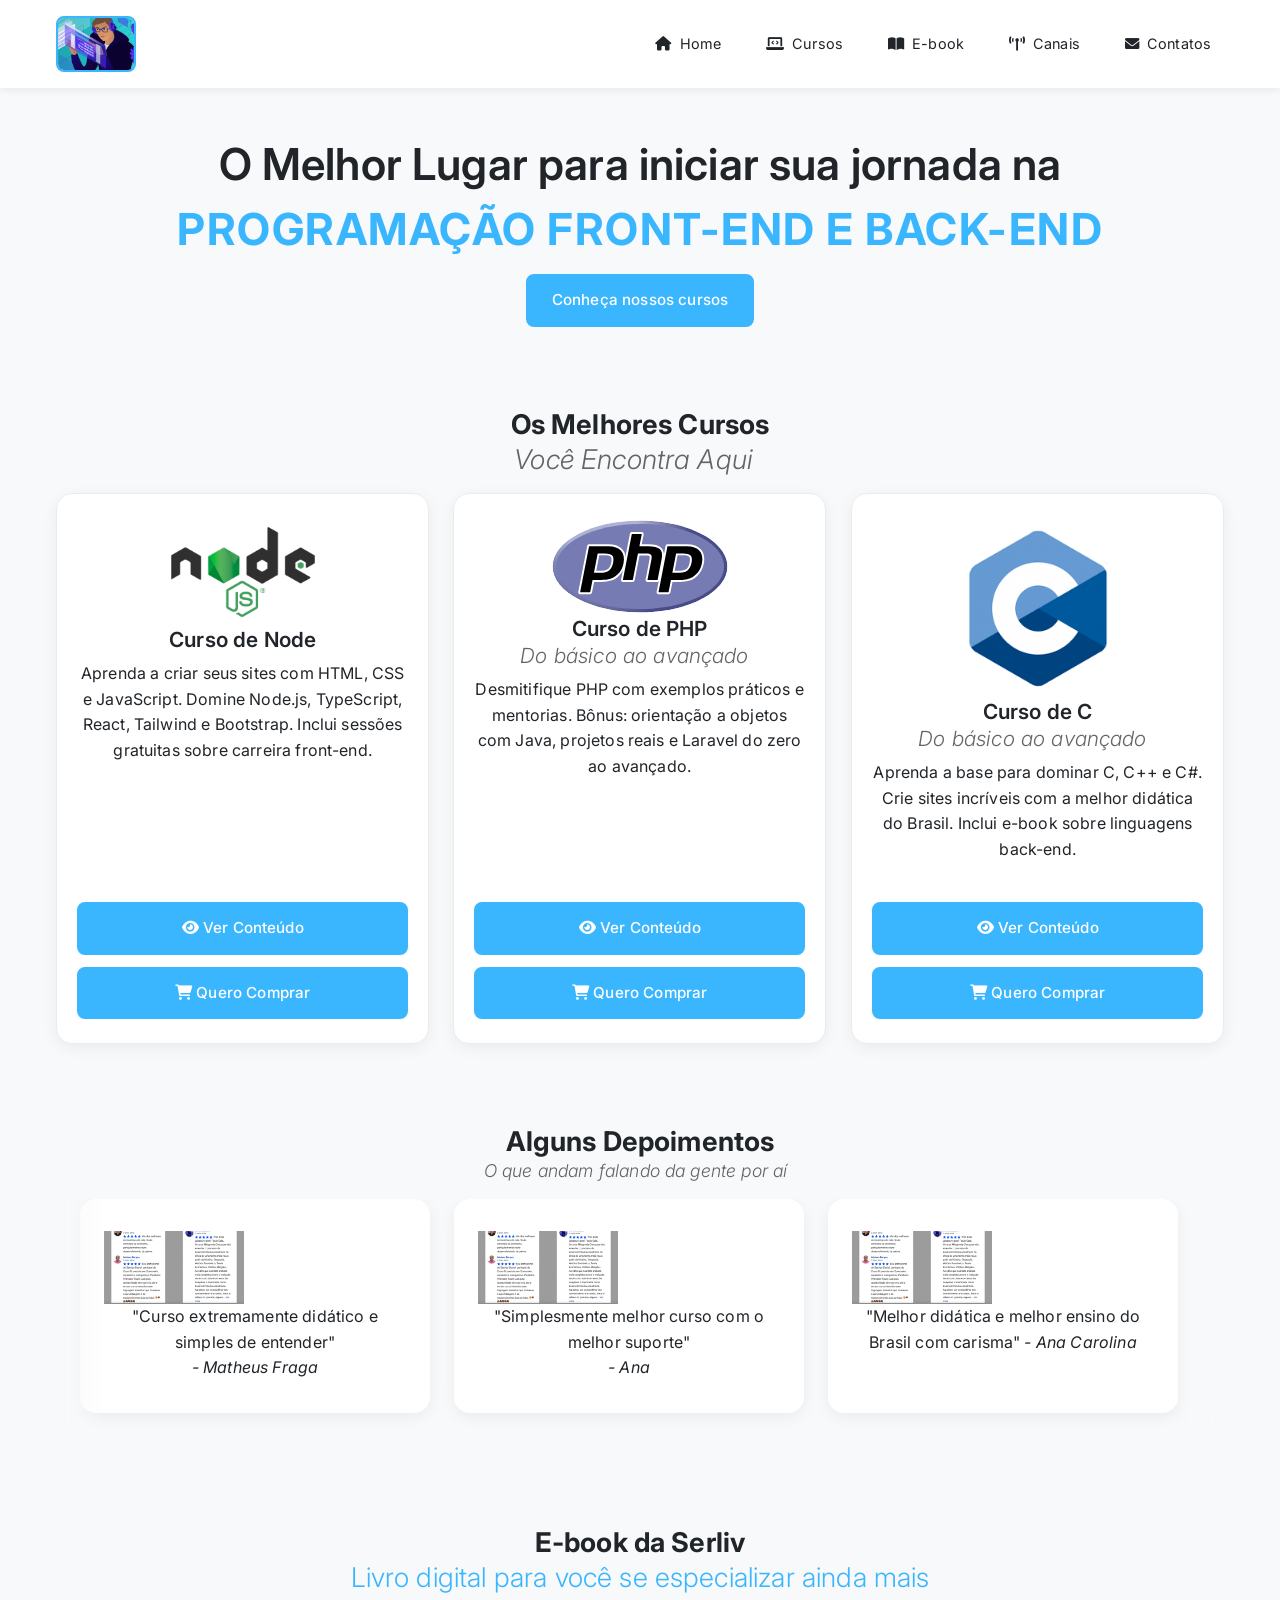
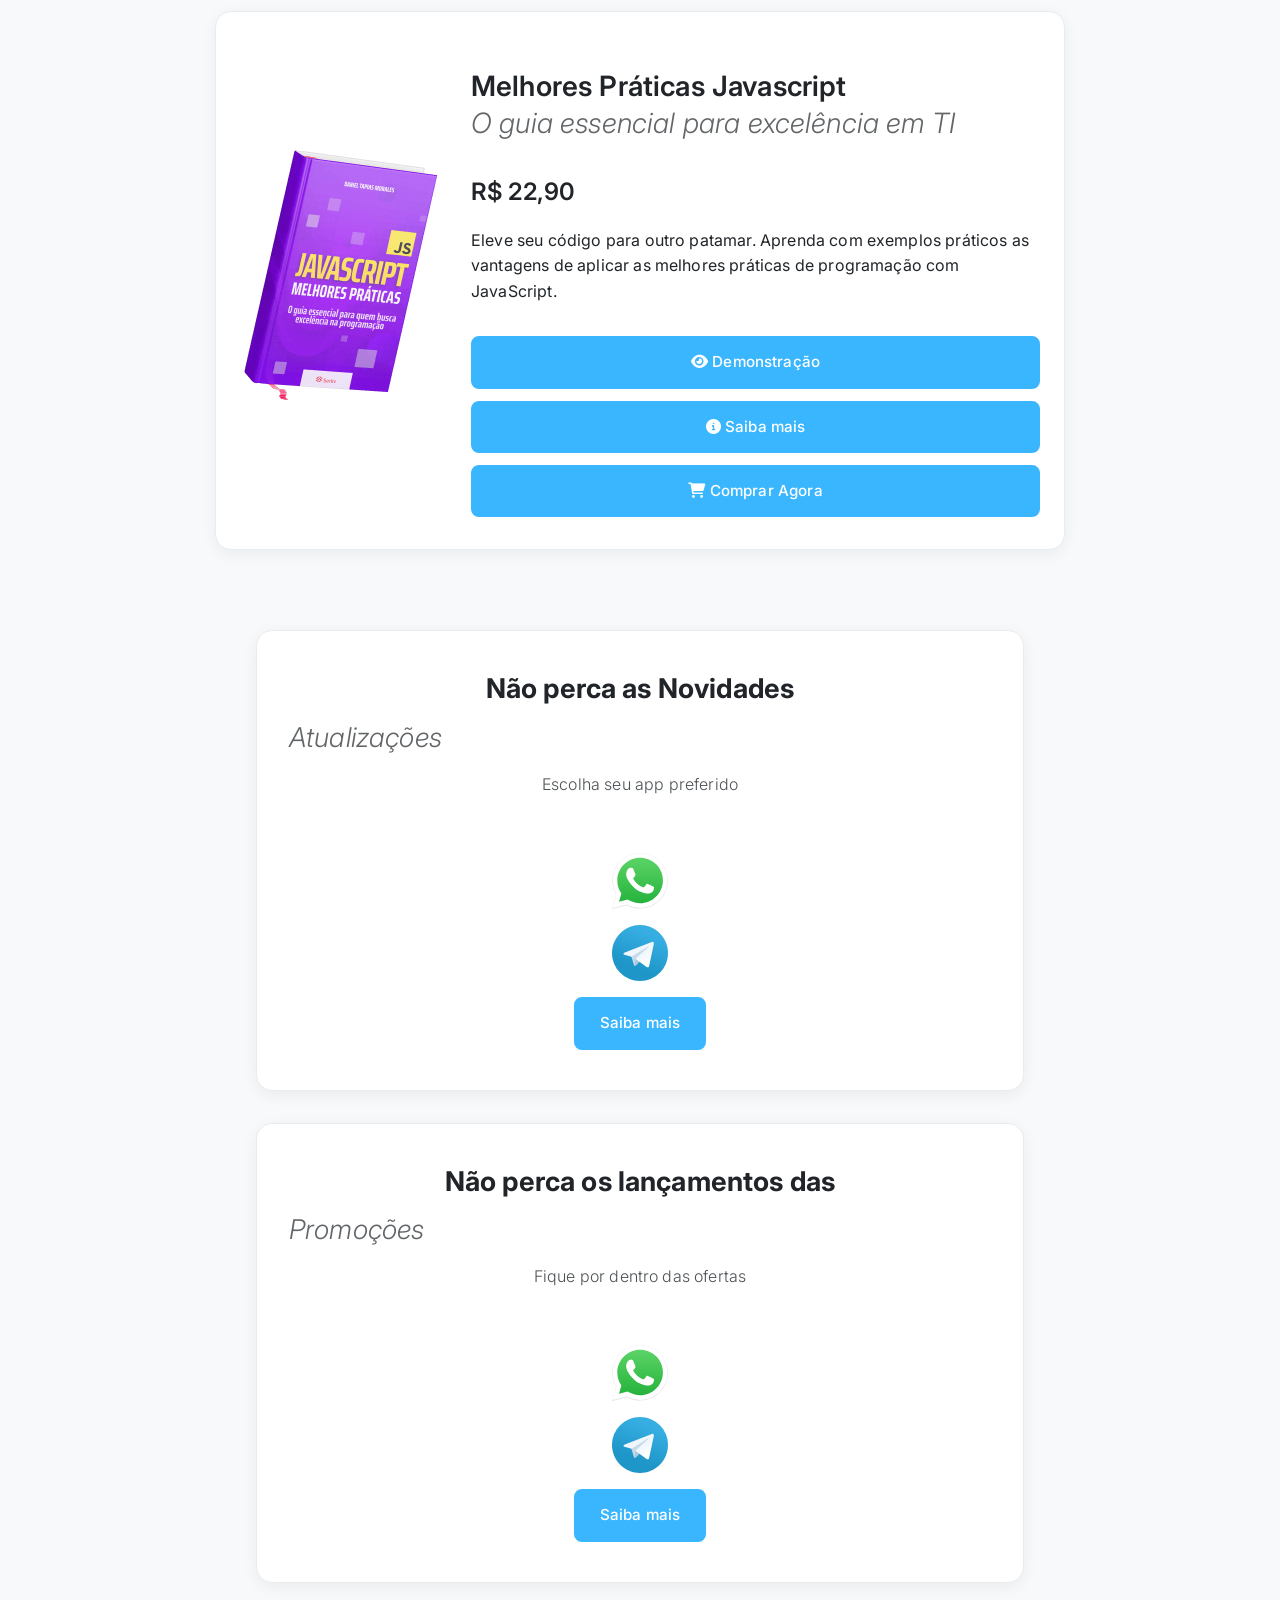
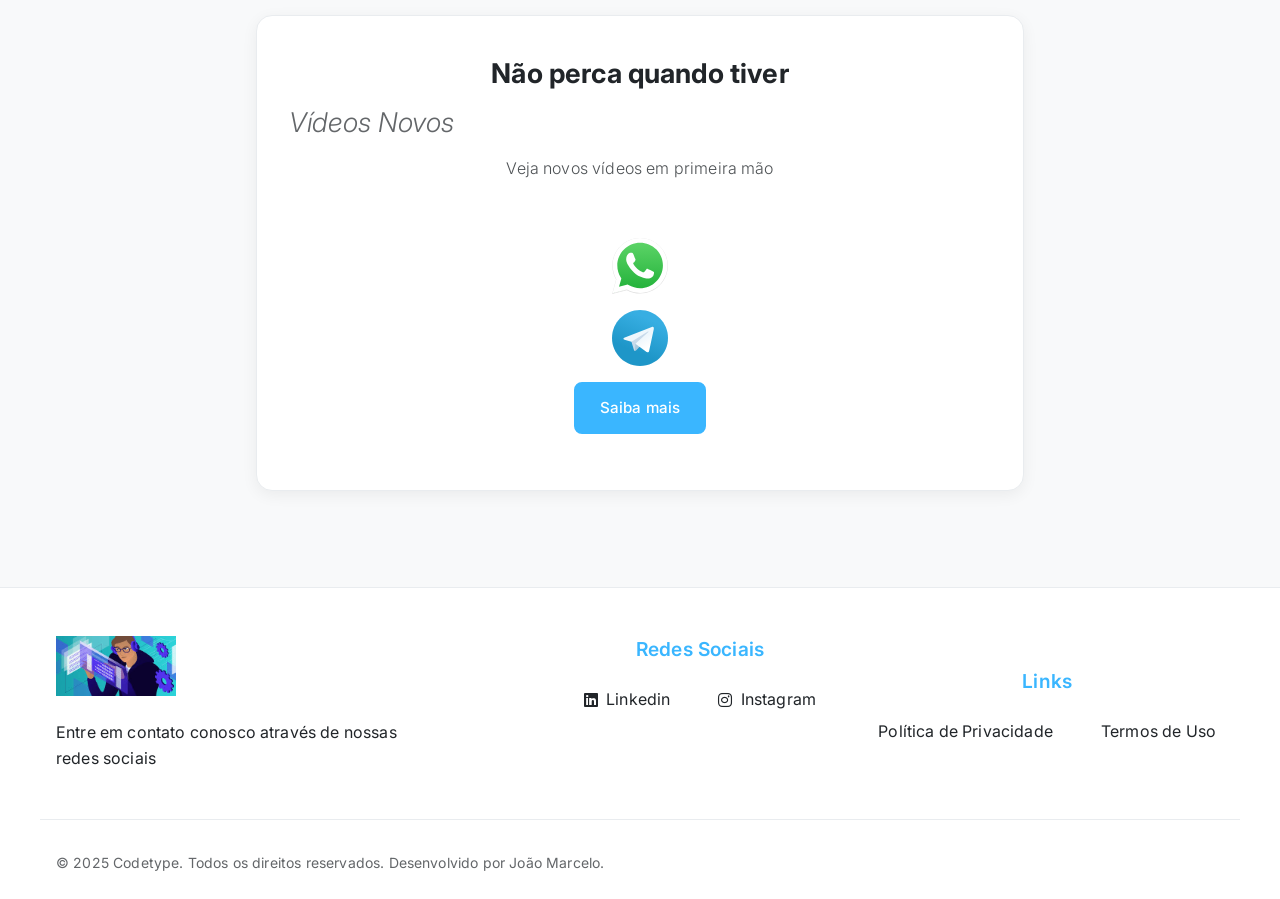
==== commit 3a75f6c5: "Enviando atualizacao ao github" ====
--- a/index.html
+++ b/index.html
@@ -59,7 +59,7 @@
             <div class="container">
                 <h1 class="hero__title reveal">
                     O Melhor Lugar para iniciar sua jornada na
-                    <span class="hero__title--upper">PROGRAMAÇÃO FRONT-END E BACK-END</span>
+                    <span class="hero__title--upper">Programação front-end e back-end</span>
                 </h1>
                 <a href="#courses" class="btn hero__cta reveal reveal--delay-1">Conheça nossos cursos</a>
             </div>
--- a/style/estilo.css
+++ b/style/estilo.css
@@ -249,14 +249,14 @@
 
 /* Seções */
 section {
-  padding-block: 3rem;
-  margin-block: 2rem;
+  padding-block: 2rem;
+  margin-block: 1rem;
 }
 
 .hero {
   text-align: center;
   padding-top: 3rem;
-  padding-bottom: 3rem;
+  padding-bottom: 2rem;
   margin-top: 0;
 }
 
@@ -275,19 +275,21 @@
   flex-wrap: wrap;
   justify-content: center;
   align-items: stretch;
-  gap: 2rem;
+  gap: 1.5rem;
+  margin-top: 1rem;
 }
 
 .courses__header {
   text-align: center;
   width: 100%;
+  margin-bottom: 1rem;
 }
 
 .courses__card {
   background: #fff;
   border-radius: 1rem;
   box-shadow: 0 4px 16px rgba(0, 0, 0, 0.06);
-  padding: 2rem 1.5rem;
+  padding: 1.5rem 1.25rem;
   transition: all 0.3s ease;
   border: 1px solid #e9ecef;
   display: flex;
@@ -298,6 +300,13 @@
   min-width: 280px;
 }
 
+.courses__card h3 {
+  font-size: 1.3rem;
+  margin-bottom: 0.5rem;
+  text-align: center;
+  color: var(--text-color);
+}
+
 .courses__card:hover {
   box-shadow: 0 8px 25px rgba(0, 0, 0, 0.15);
   transform: translateY(-8px) scale(1.02);
@@ -305,6 +314,11 @@
 
 .courses__card__content {
   flex-grow: 1;
+  display: flex;
+  flex-direction: column;
+  align-items: center;
+  text-align: center;
+  margin-bottom: 1rem;
 }
 
 .courses__card__ctas {
@@ -316,12 +330,27 @@
 }
 
 /* Depoimentos */
+.testimonials {
+  text-align: center;
+  margin-bottom: 2rem;
+}
+
+.testimonials .title--thin {
+  display: block;
+  font-size: 1.1rem;
+  color: rgba(var(--text-color-rgb), 0.7);
+  margin-bottom: 1rem;
+  text-align: center;
+}
+
 @keyframes scroll {
   0% {
     transform: translateX(0);
   }
   100% {
-    transform: translateX(calc(-350px * 3));  /* Ajuste baseado no número de depoimentos */
+    transform: translateX(
+      calc(-350px * 3)
+    ); /* Ajuste baseado no número de depoimentos */
   }
 }
 
@@ -330,6 +359,8 @@
   position: relative;
   padding-bottom: 1rem;
   width: 100%;
+  max-width: 1200px;
+  margin: 0 auto;
 }
 
 .testimonials__carousel::before,
@@ -417,6 +448,8 @@
 .news__header {
   text-align: center;
   width: 100%;
+  max-width: 1200px;
+  margin: 0 auto 2rem;
 }
 
 /* Novidades (News) - Cards */
@@ -424,7 +457,7 @@
   display: flex;
   flex-direction: column;
   gap: 2rem;
-  max-width: 1200px;
+  max-width: 800px;
   margin: 0 auto;
 }
 
@@ -432,9 +465,13 @@
   background: #fff;
   border-radius: 1rem;
   box-shadow: 0 4px 16px rgba(0, 0, 0, 0.06);
-  padding: 2rem 1.5rem;
+  padding: 2.5rem 2rem;
   border: 1px solid #e9ecef;
   transition: all 0.3s ease;
+  text-align: center;
+  display: flex;
+  flex-direction: column;
+  align-items: center;
 }
 
 .news__card:hover {
@@ -444,26 +481,33 @@
 
 .news__card__header {
   text-align: center;
-  margin-bottom: 1.5rem;
+  margin-bottom: 2rem;
+  width: 100%;
 }
 
 .news__card__title {
-  font-size: 1.5rem;
-  font-weight: 600;
-  color: var(--primary-color);
-  margin-bottom: 0.5rem;
+  font-size: 1.8rem;
+  font-weight: 700;
+  color: var(--text-color);
+  margin-bottom: 0.75rem;
+  line-height: 1.3;
 }
 
 .news__card__subtitle {
-  font-size: 1rem;
+  font-size: 1.1rem;
   color: rgba(var(--text-color-rgb), 0.7);
   font-weight: 400;
+  font-style: italic;
 }
 
 .news__card__content {
   display: flex;
   flex-direction: column;
-  gap: 1rem;
+  align-items: center;
+  gap: 1.5rem;
+  width: 100%;
+  max-width: 500px;
+  margin: 0 auto;
 }
 
 .news__disclaimer {
@@ -506,41 +550,71 @@
   border-top: 1px solid #e9ecef;
 }
 .footer__container {
-  display: flex;
-  flex-direction: column;
-  align-items: center;
-  text-align: center;
+  display: grid;
+  grid-template-columns: repeat(auto-fit, minmax(200px, 1fr));
   gap: 2rem;
   max-width: 1200px;
   margin: 0 auto;
-}
+  padding: 0 1rem;
+  text-align: center;
+}
+
 .footer__brand {
   display: flex;
   flex-direction: column;
   align-items: center;
-  gap: 1rem;
-}
+  gap: 1.5rem;
+  margin-bottom: 1rem;
+  grid-column: 1 / -1;
+}
+
 .footer__title {
-  margin-bottom: 1rem;
-  font-size: 1.1rem;
+  font-size: 1.2rem;
+  font-weight: 600;
   color: var(--primary-color);
+  margin: 0;
+  line-height: 1.4;
 }
 .footer__social__list,
 .footer__links ul {
   list-style: none;
   padding: 0;
   display: flex;
-  gap: 1.5rem;
+  gap: 2rem;
   justify-content: center;
-}
+  margin: 1rem 0;
+  text-align: left;
+}
+
+.footer__links {
+  margin-top: 2rem;
+  text-align: center;
+}
+
+.footer__links h4 {
+  font-size: 1.1rem;
+  color: var(--primary-color);
+  margin-bottom: 1rem;
+  font-weight: 600;
+}
+
 .footer__social__list a,
 .footer__links a {
-  transition: color 0.3s;
-}
+  transition: all 0.3s ease;
+  display: inline-flex;
+  align-items: center;
+  gap: 0.5rem;
+  padding: 0.5rem;
+  border-radius: 6px;
+}
+
 .footer__social__list a:hover,
 .footer__links a:hover {
   color: var(--primary-color);
-}
+  background-color: rgba(58, 182, 255, 0.1);
+  transform: translateY(-2px);
+}
+
 .footer__copyright {
   max-width: 1200px;
   margin: 2rem auto 0 auto;
@@ -709,15 +783,18 @@
   }
 
   .footer__container {
-    flex-direction: row;
-    justify-content: space-between;
+    grid-template-columns: repeat(auto-fit, minmax(200px, 1fr));
+    justify-items: end; /* Alinha os itens da grade à direita */
     align-items: flex-start;
     text-align: left;
   }
+
   .footer__brand {
     text-align: left;
     align-items: flex-start;
-  }
+    grid-column: 1 / auto; /* Garante que o brand fique na primeira coluna */
+  }
+
   .footer__social__list,
   .footer__links ul {
     justify-content: flex-start;
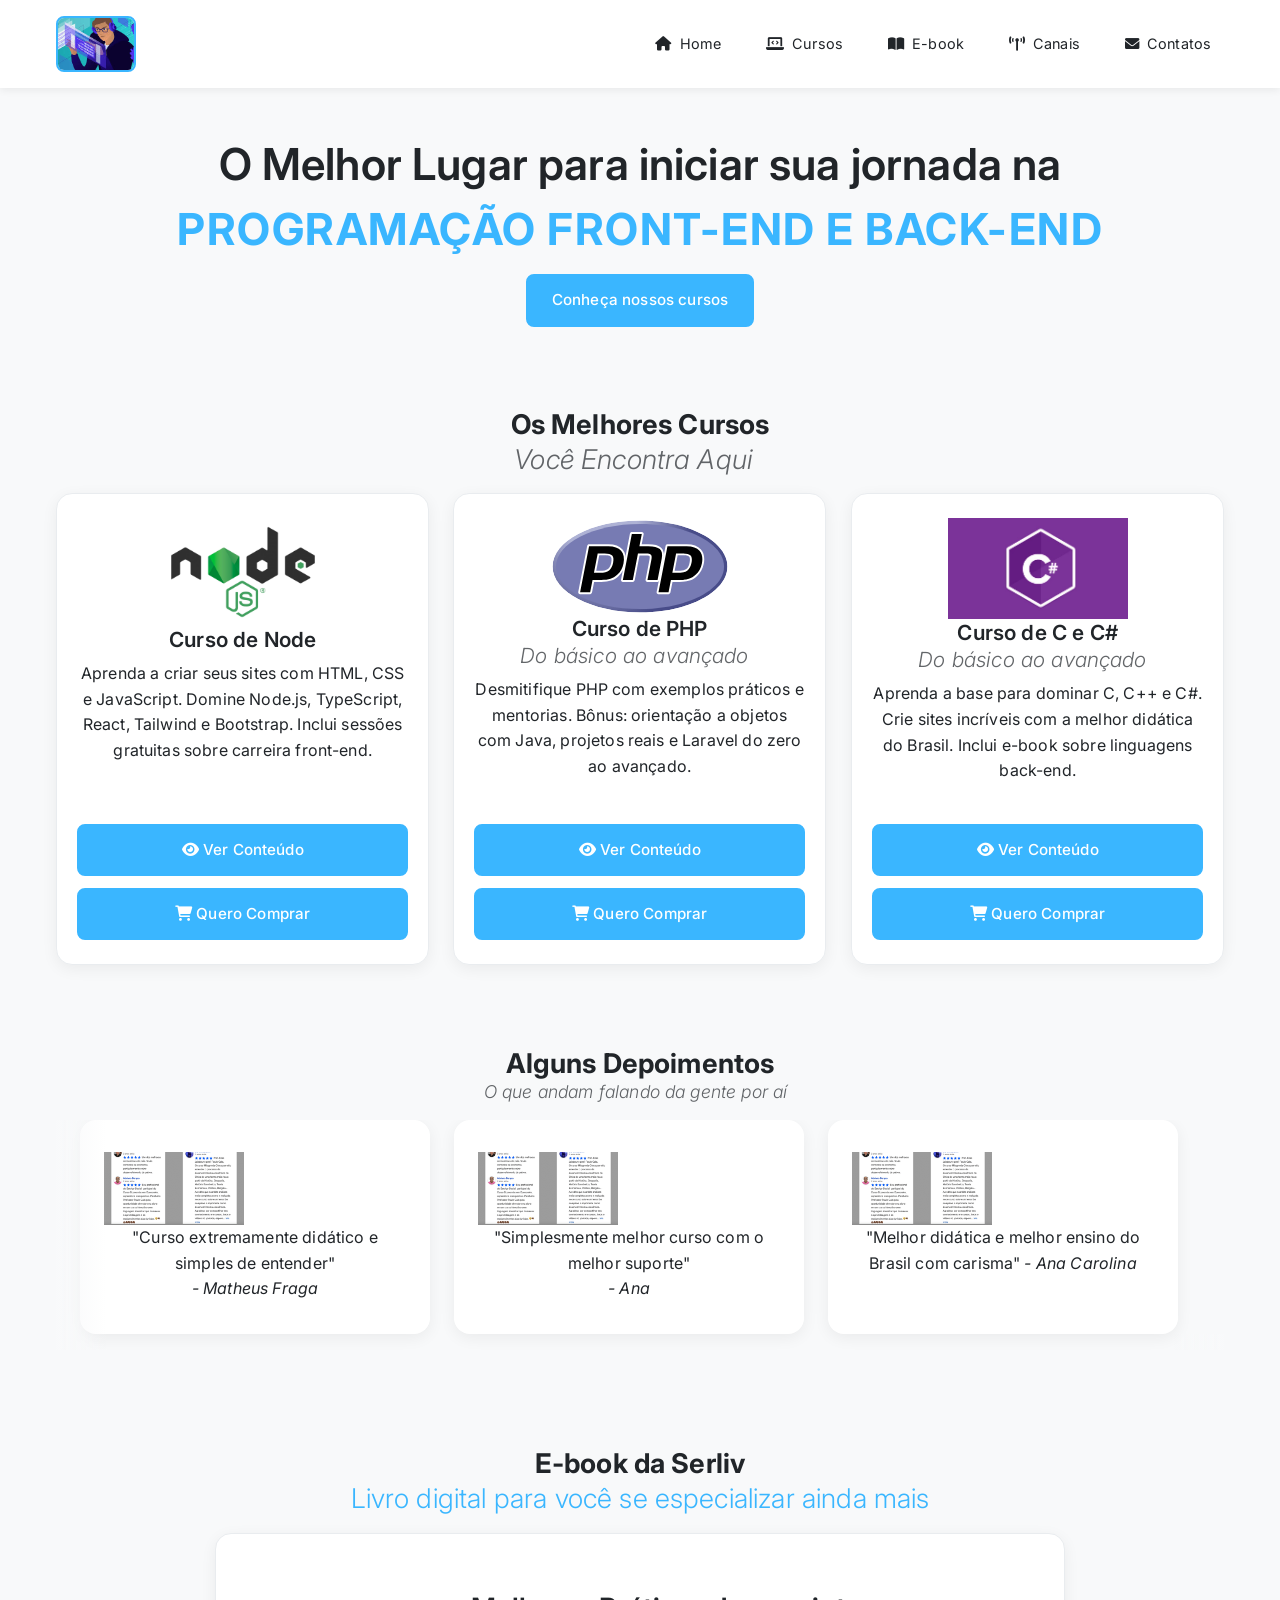
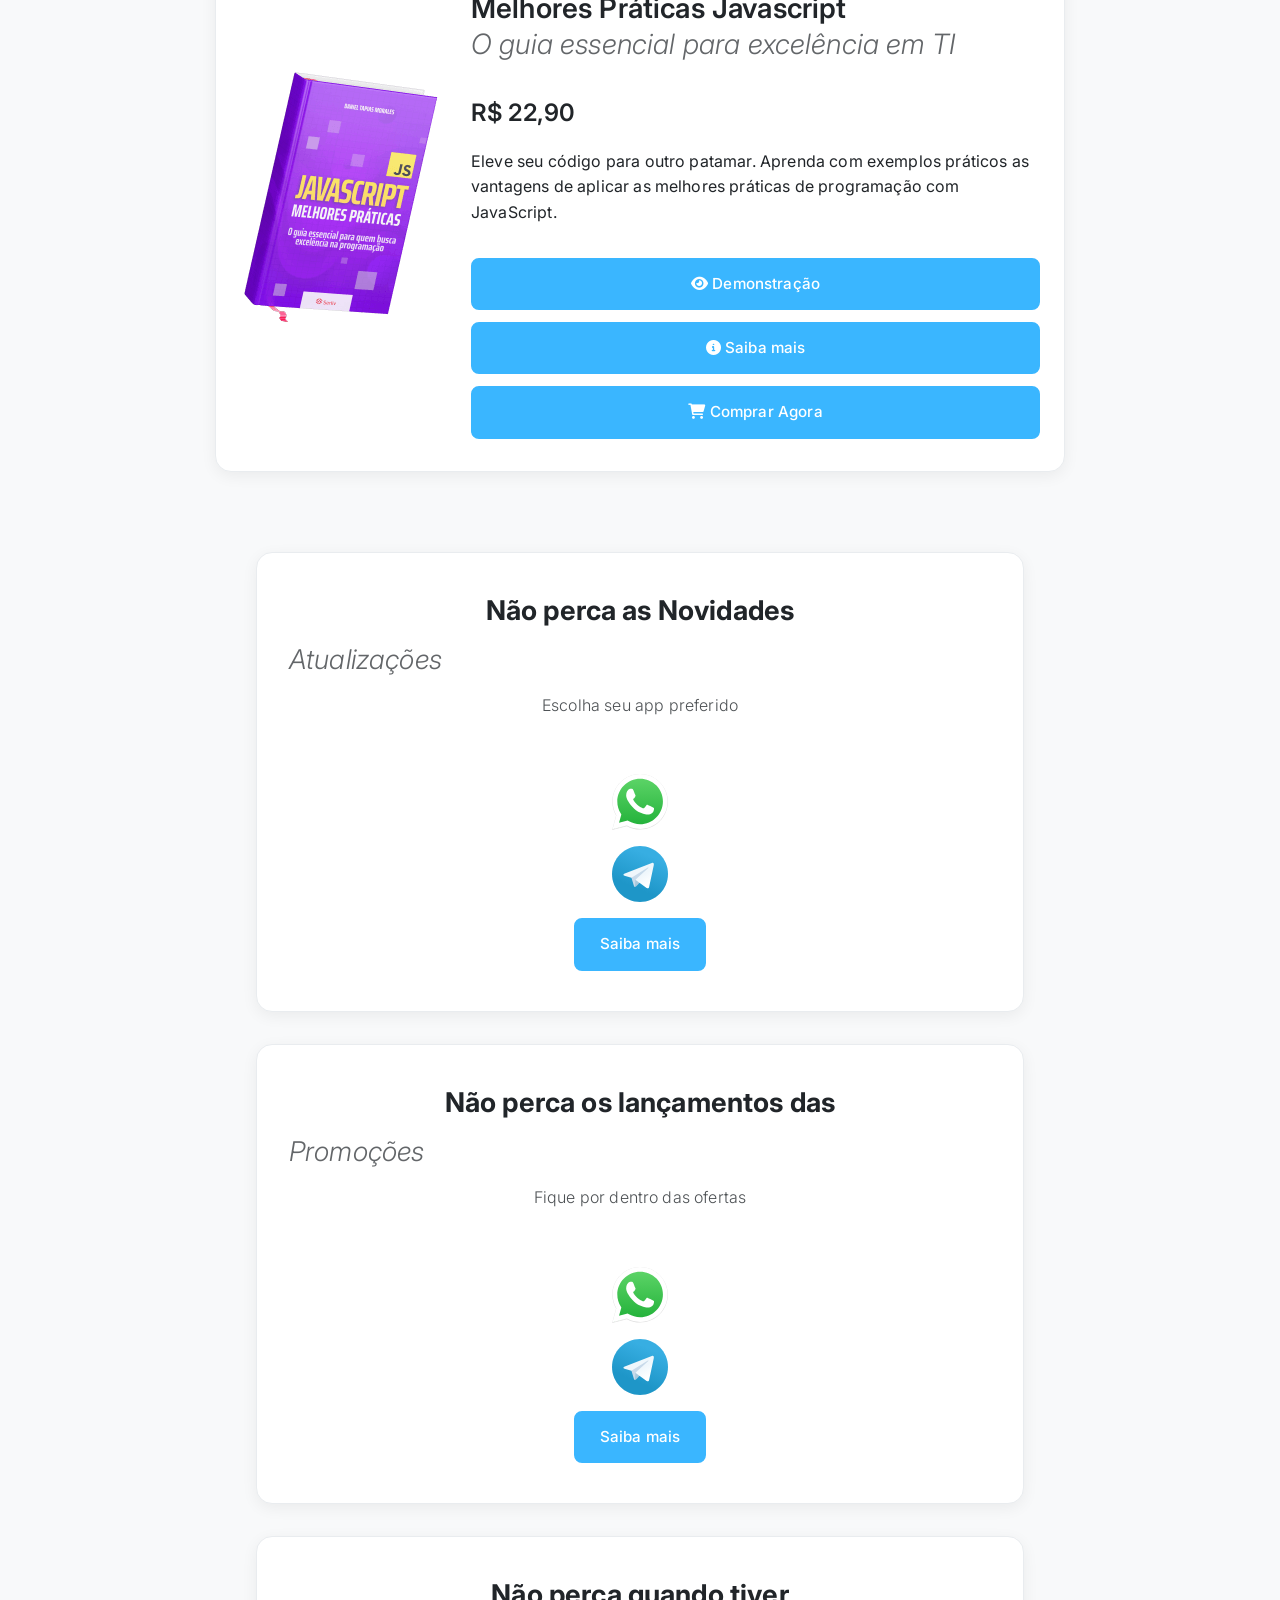
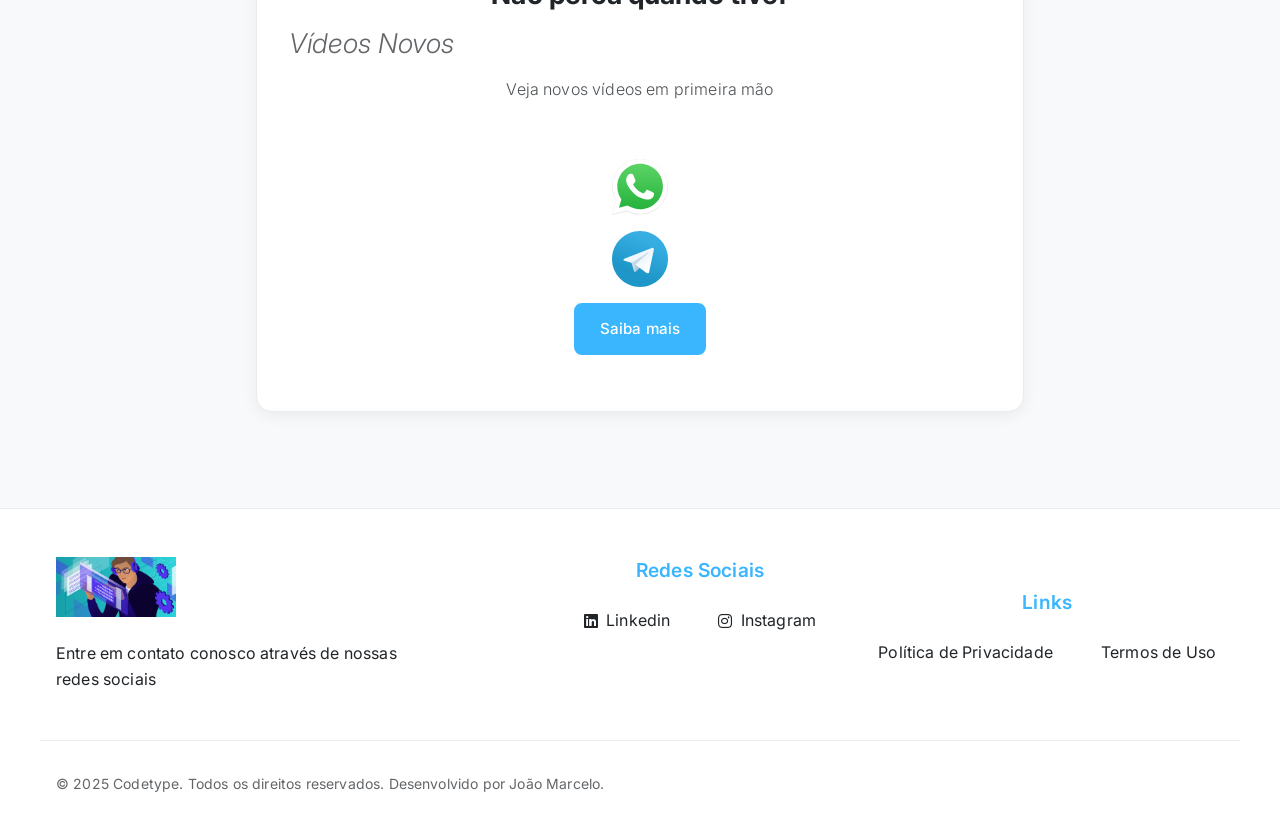
==== commit 2e1a53e1: "Enviando atualizacao ao github" ====
--- a/index.html
+++ b/index.html
@@ -104,8 +104,8 @@
                     </article>
                     <article class="courses__card reveal reveal--delay-3">
                         <div class="courses__card__content">
-                            <img src="images/c.png" alt="Logo C" width="180" height="180" loading="lazy">
-                            <h3 class="h3">Curso de C <span class="title--thin">Do básico ao avançado</span></h3>
+                            <img src="images/curso de c.jpg" alt="Logo C" width="180" height="180" loading="lazy">
+                            <h3 class="h3">Curso de C e C# <span class="title--thin">Do básico ao avançado</span></h3>
                             <p>Aprenda a base para dominar C, C++ e C#. Crie sites incríveis com a melhor didática do
                                 Brasil. Inclui e-book sobre linguagens back-end.</p>
                         </div>
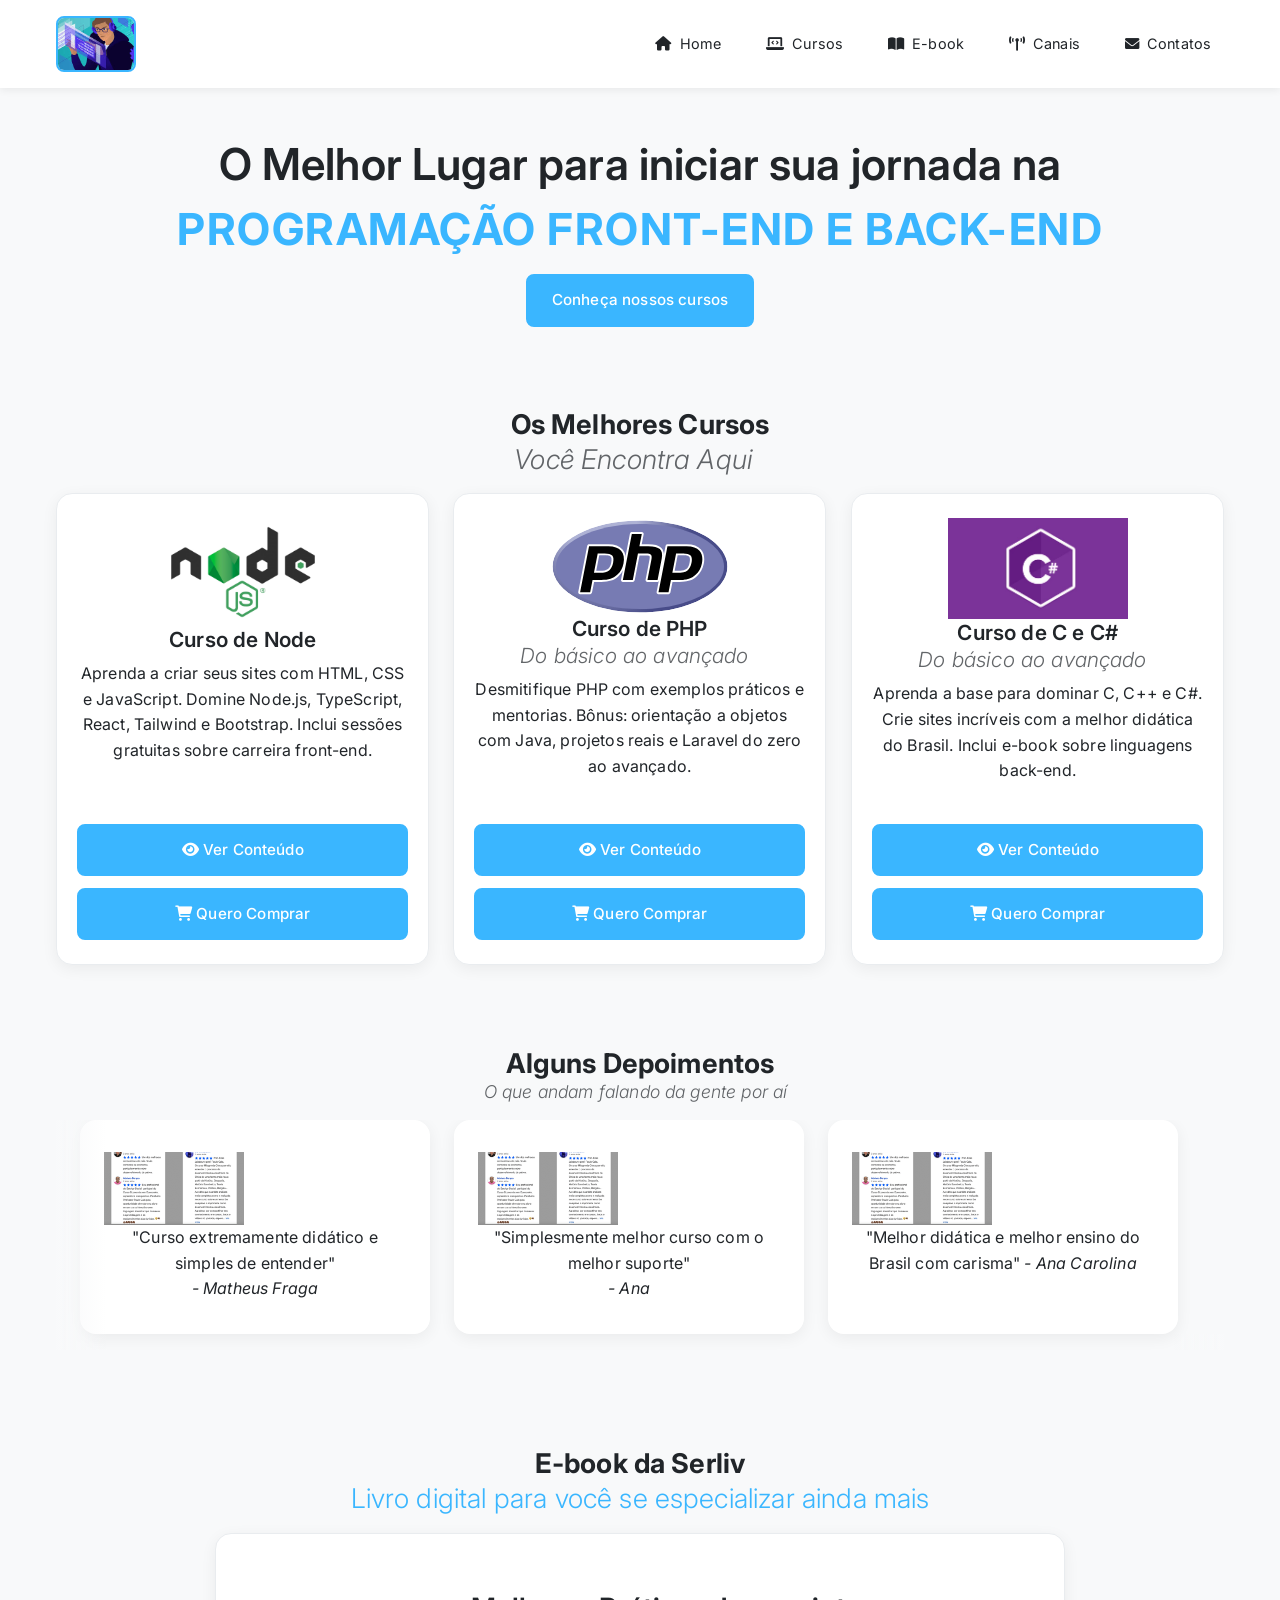
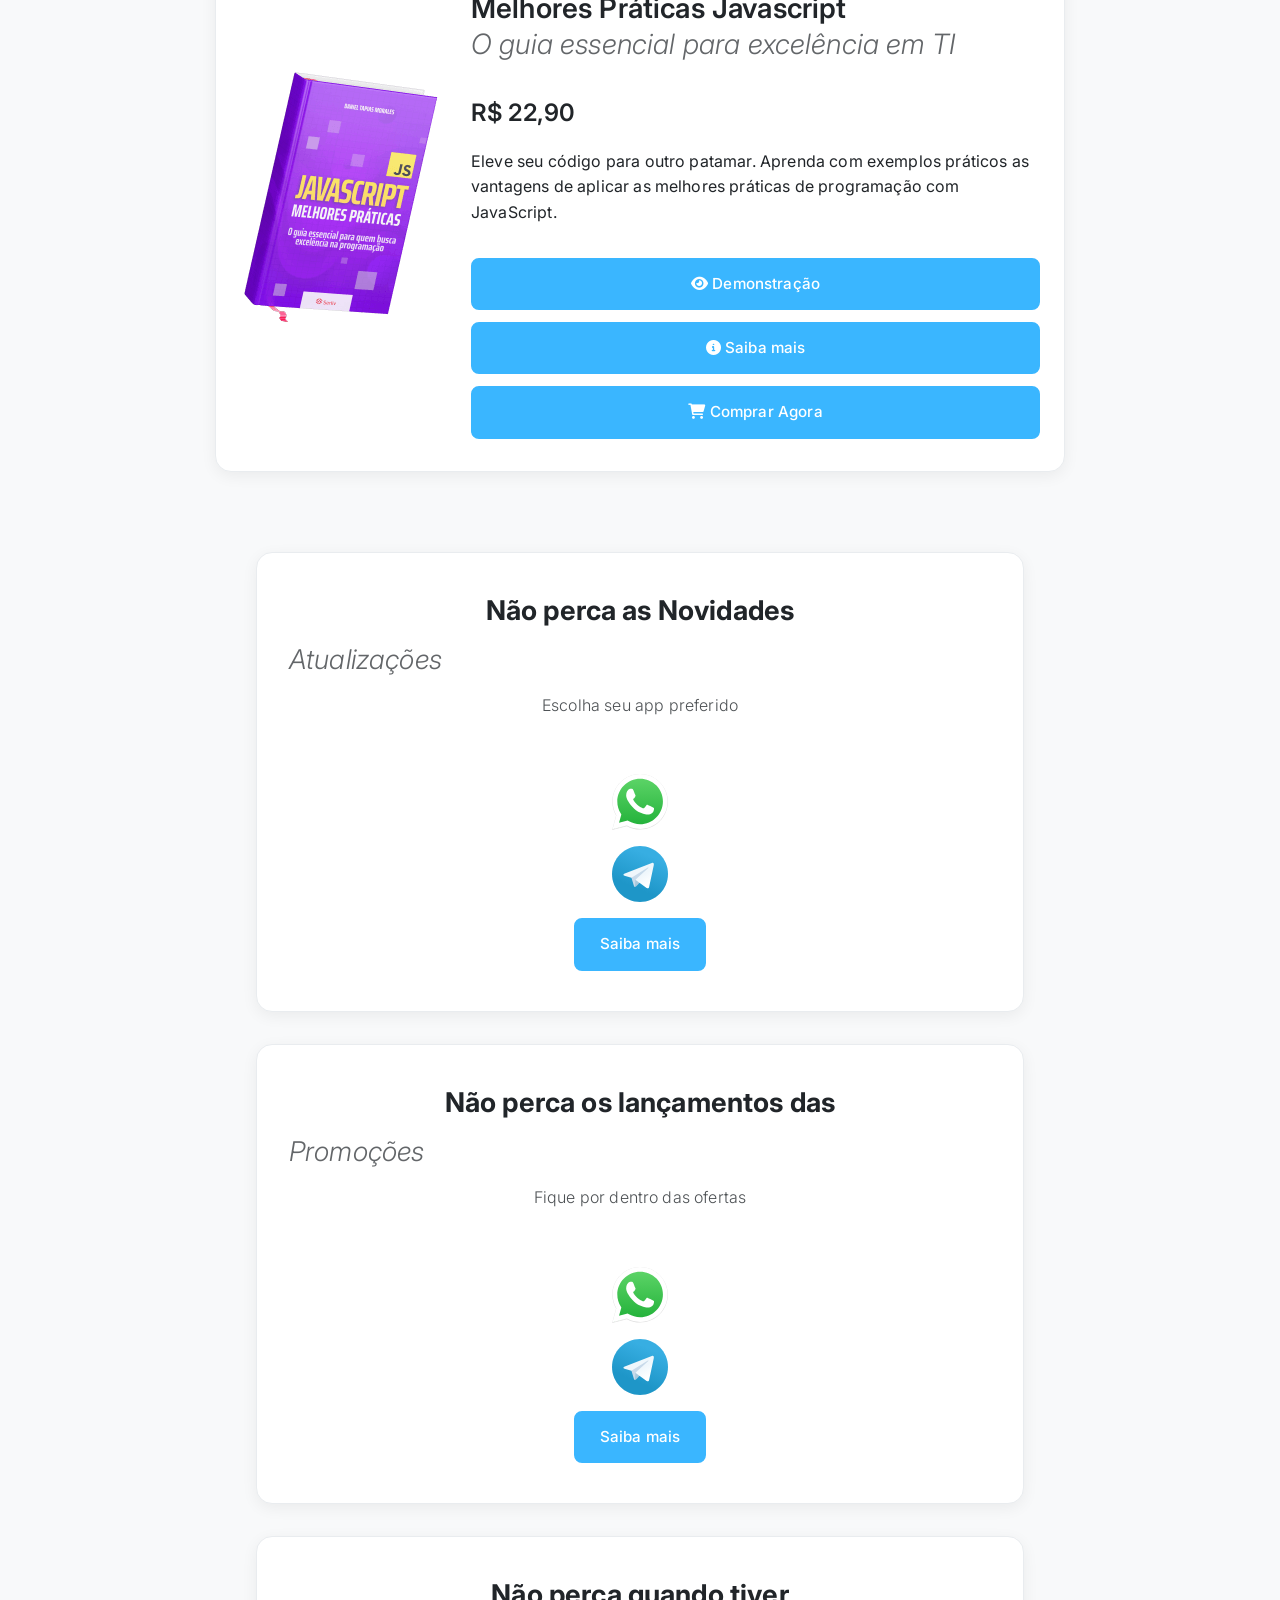
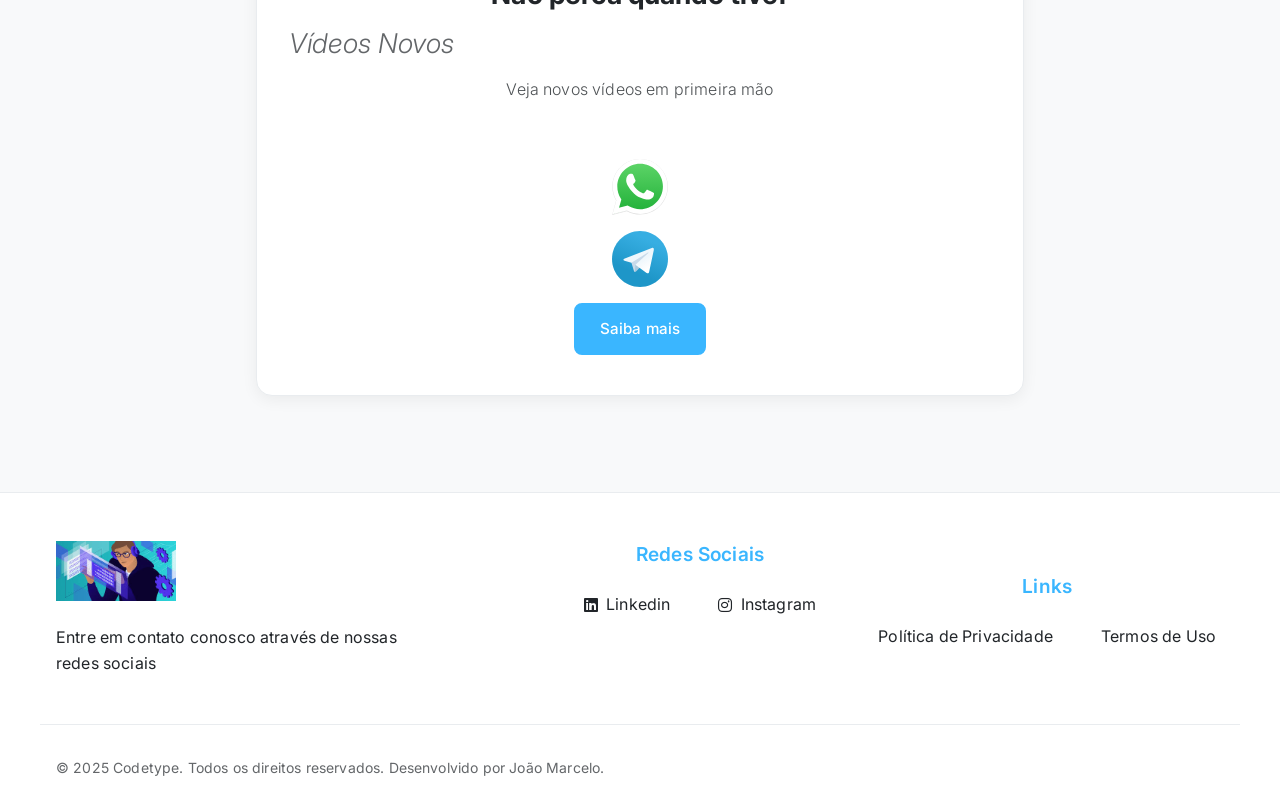
==== commit ac3efb99: "Enviando atualizacao ao github" ====
--- a/index.html
+++ b/index.html
@@ -234,9 +234,9 @@
                         <a href="#" class="news__icon" aria-label="Telegram">
                             <img src="images/telegram (1).svg" alt="Telegram" width="56" height="56">
                         </a>
-                        <div class="news__saiba-mais-wrap">
-                            <a href="#" class="btn">Saiba mais</a>
-                        </div>
+                    </div>
+                    <div class="news__saiba-mais-wrap">
+                        <a href="#" class="btn">Saiba mais</a>
                     </div>
                 </div>
         </section>
@@ -363,8 +363,6 @@
                 });
             }, reObserverOptions);
 
-            // Uncomment the line below if you want elements to re-animate when scrolling back up
-            // revealElements.forEach(el => reObserver.observe(el));
         });
     </script>
 </body>
--- a/style/estilo.css
+++ b/style/estilo.css
@@ -472,11 +472,59 @@
   display: flex;
   flex-direction: column;
   align-items: center;
+  width: 100%;
 }
 
 .news__card:hover {
   box-shadow: 0 8px 25px rgba(0, 0, 0, 0.15);
   transform: translateY(-4px);
+}
+
+@media screen and (min-width: 360px) and (max-width: 740px) {
+  .news__card {
+    padding: 1.5rem 1rem;
+  }
+
+  .news__card .news__header {
+    margin-bottom: 1.5rem;
+    text-align: center;
+  }
+
+  .news__disclaimer {
+    margin-bottom: 1rem;
+    text-align: center;
+    font-size: 0.9rem;
+    padding: 0 1rem;
+    line-height: 1.4;
+  }
+
+  .news__apps-group {
+    margin: 1rem 0;
+    display: flex;
+    justify-content: center;
+    gap: 1.5rem;
+    flex-direction: row;
+  }
+
+  .news__saiba-mais-wrap {
+    width: 100%;
+    margin-top: 1rem;
+  }
+
+  .news__saiba-mais-wrap .btn {
+    width: 100%;
+    margin-top: 0.5rem;
+  }
+
+  .news__card h2 {
+    font-size: 1.4rem;
+    margin-bottom: 0.5rem;
+  }
+
+  .news__card .title--thin {
+    font-size: 1rem;
+    margin-bottom: 1rem;
+  }
 }
 
 .news__card__header {
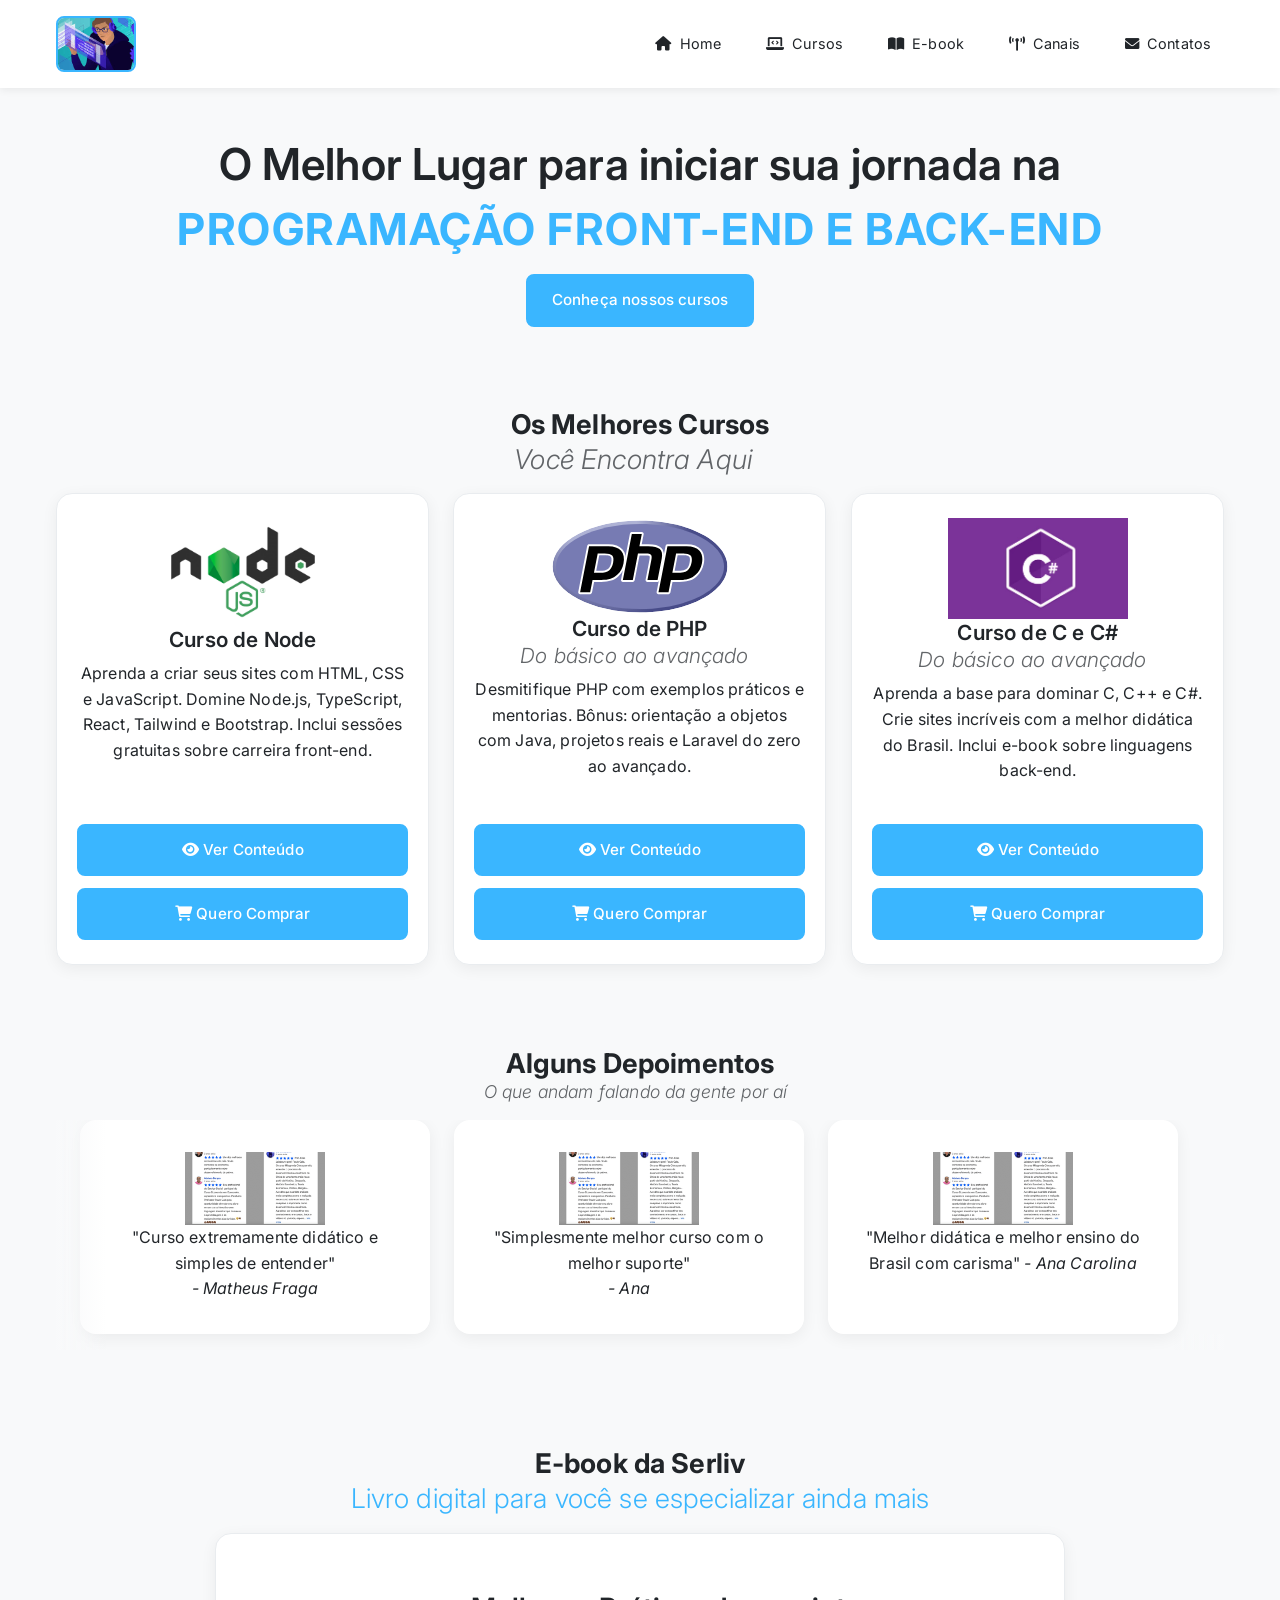
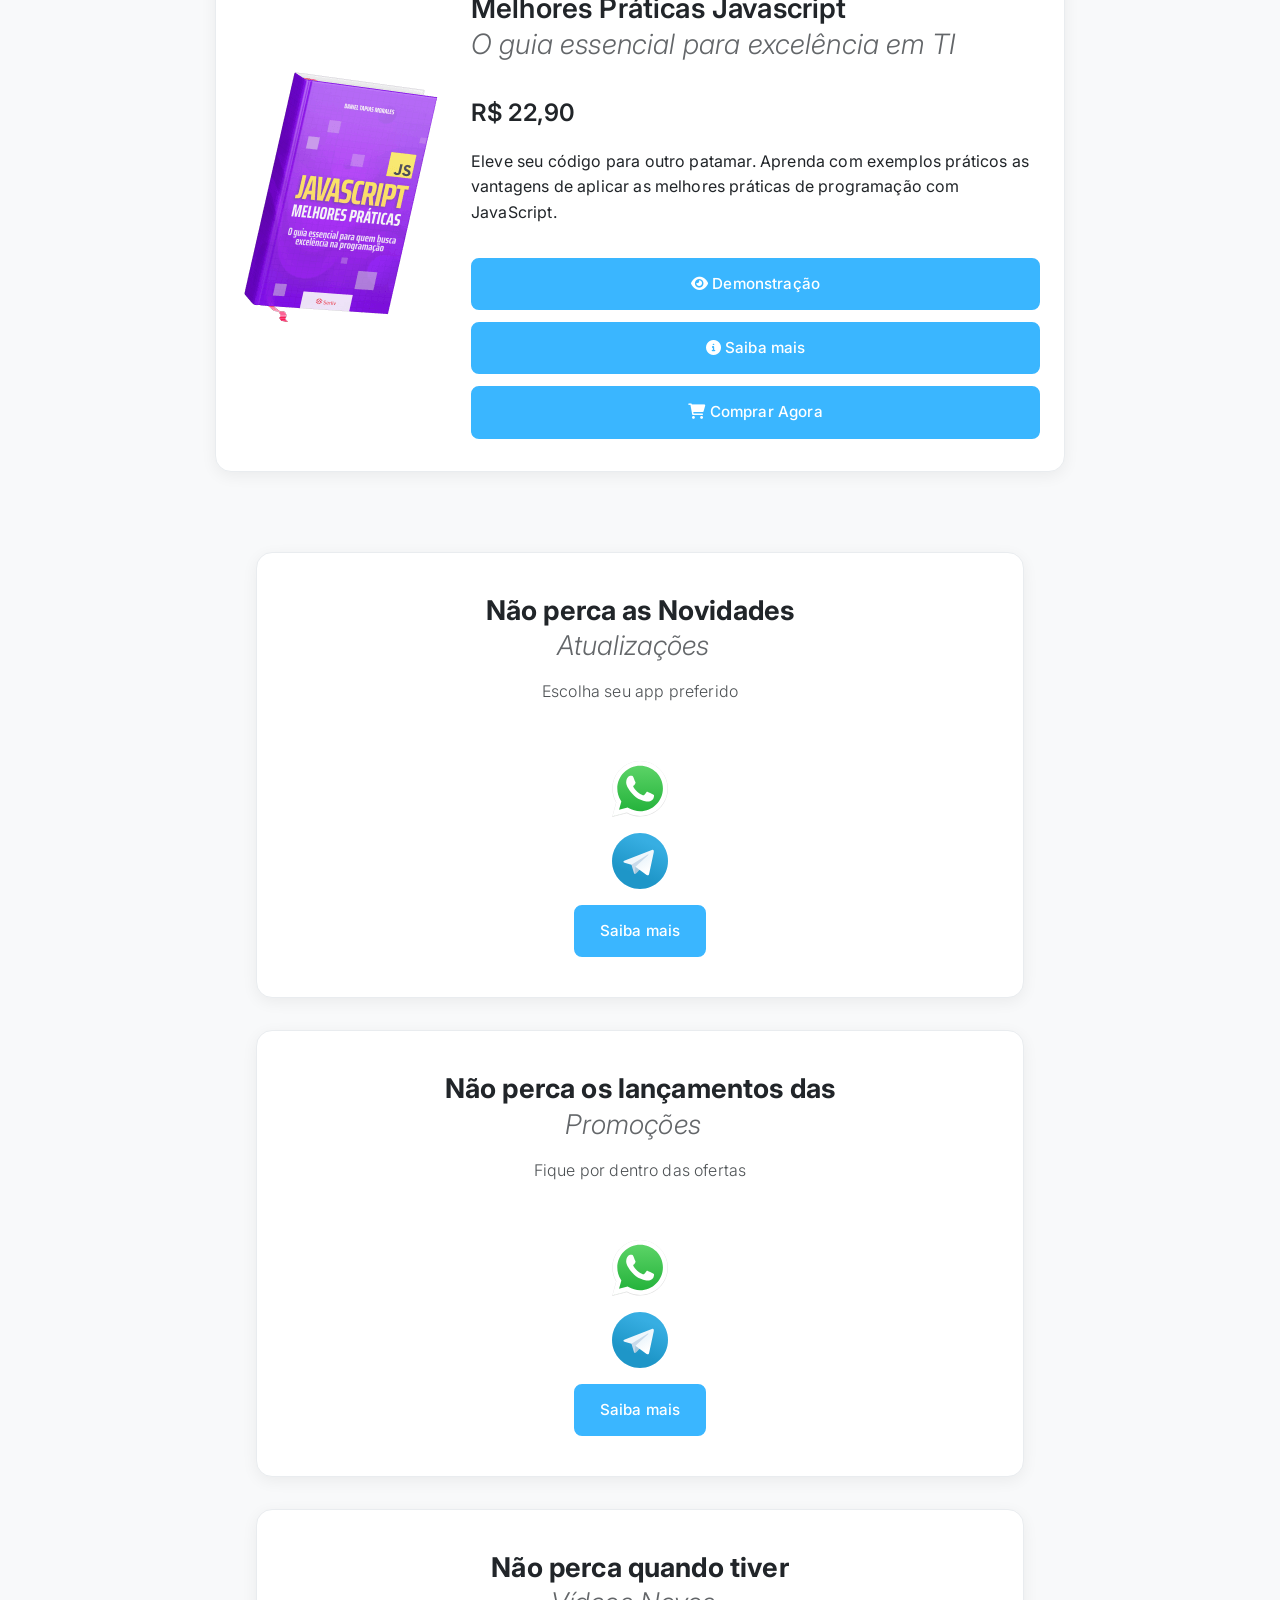
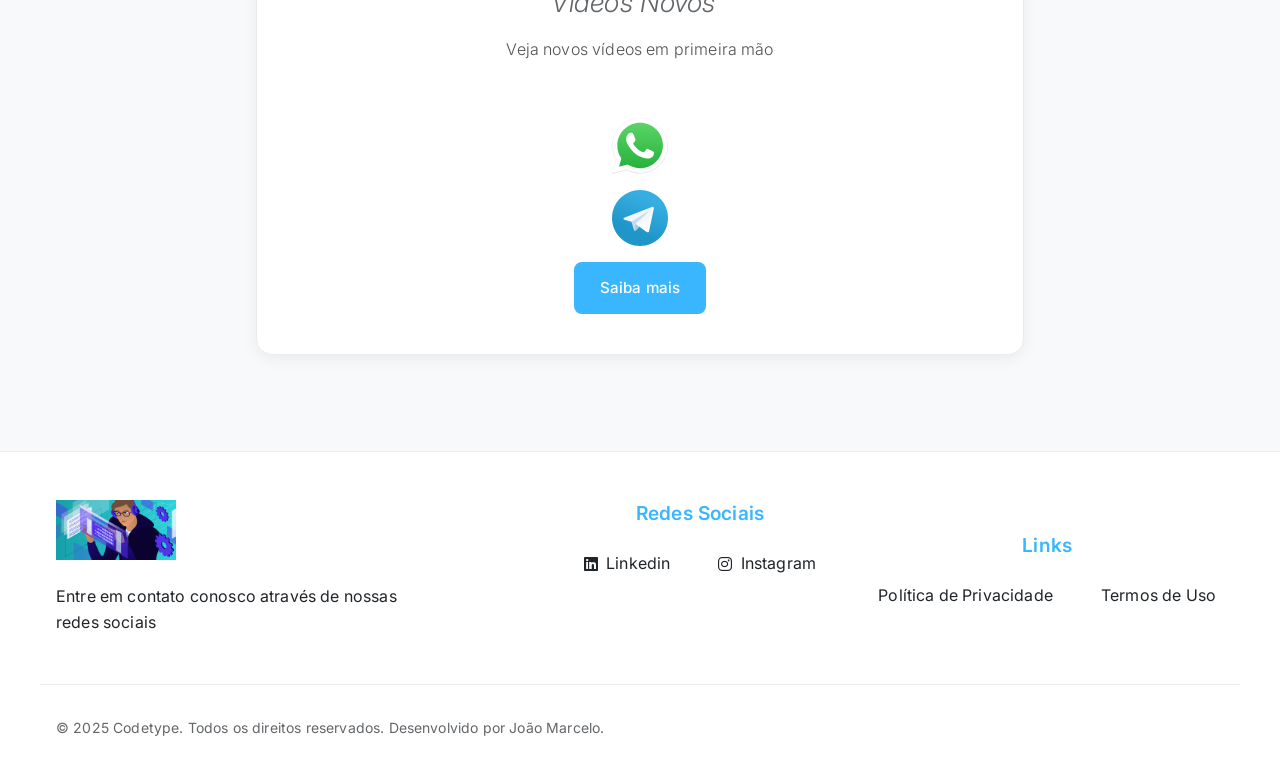
==== commit 90aa54b1: "Enviando atualizacao ao github" ====
--- a/index.html
+++ b/index.html
@@ -35,8 +35,8 @@
 
             <nav class="nav-menu" id="nav-menu" role="navigation" aria-label="Menu principal">
                 <div class="nav-menu__header">
-                    <img src="images/programador.jpeg" alt="codetype logotipo" width="140" height="145"> <button
-                        class="nav-menu__close" id="close-menu" aria-label="Fechar menu">
+                    <img src="images/programador.jpeg" alt="codetype logotipo" width="140" height="145">
+                    <button class="nav-menu__close" id="close-menu" aria-label="Fechar menu">
                         <i class="fas fa-times"></i>
                     </button>
                 </div>
@@ -83,8 +83,7 @@
                             <a href="#" class="btn"><i class="fas fa-eye"></i> Ver Conteúdo</a>
                             <a href="#" class="btn"
                                 onclick="alert('Esta página está em manutenção. Por favor, volte mais tarde.'); return false;"><i
-                                    class="fas fa-shopping-cart"></i> Quero
-                                Comprar</a>
+                                    class="fas fa-shopping-cart"></i> Quero Comprar</a>
                         </div>
                     </article>
                     <article class="courses__card reveal reveal--delay-2">
@@ -98,8 +97,7 @@
                             <a href="#" class="btn"><i class="fas fa-eye"></i> Ver Conteúdo</a>
                             <a href="#" class="btn"
                                 onclick="alert('Esta página está em manutenção, por favor, aguarde.'); return false;"><i
-                                    class="fas fa-shopping-cart"></i> Quero
-                                Comprar</a>
+                                    class="fas fa-shopping-cart"></i> Quero Comprar</a>
                         </div>
                     </article>
                     <article class="courses__card reveal reveal--delay-3">
@@ -113,8 +111,7 @@
                             <a href="#" class="btn"><i class="fas fa-eye"></i> Ver Conteúdo</a>
                             <a href="#" class="btn"
                                 onclick="alert('Esta página está em manutenção. Por favor, volte mais tarde.'); return false;"><i
-                                    class="fas fa-shopping-cart"></i> Quero
-                                Comprar</a>
+                                    class="fas fa-shopping-cart"></i> Quero Comprar</a>
                         </div>
                     </article>
                 </div>
@@ -124,8 +121,7 @@
         <section class="testimonials" id="testimonials" aria-label="Depoimentos">
             <div class="container">
                 <h2 class="h2 reveal">Alguns Depoimentos <span class="title--thin reveal reveal--delay-1">O que andam
-                        falando da gente por aí</span>
-                </h2>
+                        falando da gente por aí</span></h2>
                 <div class="testimonials__carousel reveal reveal--delay-2">
                     <div class="testimonials__carousel__wrapper" id="testimonial-carousel">
                         <article class="testimonial-item"> <img src="images/depoimentos.png" alt="Foto de Matheus Fraga"
@@ -153,18 +149,18 @@
                 </div>
             </div>
         </section>
+
         <section class="books" id="ebooks">
             <div class="container">
                 <h2 class="h2 reveal">E-book da Serliv <span class="title--secondary reveal reveal--delay-1">Livro
-                        digital para você se especializar
-                        ainda mais</span></h2>
+                        digital para você se especializar ainda mais</span></h2>
                 <div class="books__list">
                     <article class="books__card reveal reveal--scale">
                         <img src="images/melhorias-js.png" alt="Capa do e-book Melhores Práticas Javascript" width="200"
                             height="280" loading="lazy">
                         <div class="books__card__info">
-                            <h3 class="h3">Melhores Práticas Javascript <span class="title--thin">O guia
-                                    essencial para excelência em TI</span></h3>
+                            <h3 class="h3">Melhores Práticas Javascript <span class="title--thin">O guia essencial para
+                                    excelência em TI</span></h3>
                             <p class="books__card__price">R$ 22,90</p>
                             <p>Eleve seu código para outro patamar. Aprenda com exemplos práticos as vantagens de
                                 aplicar as melhores práticas de programação com JavaScript.</p>
@@ -186,6 +182,7 @@
                 </div>
             </div>
         </section>
+
         <section class="news" id="channels">
             <div class="container news__container">
                 <div class="news__card reveal reveal--delay-1">
@@ -206,8 +203,7 @@
                 </div>
                 <div class="news__card reveal reveal--delay-2">
                     <header class="news__header">
-                        <h2 class="h2">Não perca os lançamentos das <span class="title--thin">Promoções</span>
-                        </h2>
+                        <h2 class="h2">Não perca os lançamentos das <span class="title--thin">Promoções</span></h2>
                         <p class="news__disclaimer">Fique por dentro das ofertas</p>
                     </header>
                     <div class="news__apps-group">
@@ -239,6 +235,7 @@
                         <a href="#" class="btn">Saiba mais</a>
                     </div>
                 </div>
+            </div>
         </section>
     </main>
 
@@ -331,7 +328,6 @@
                 });
             });
 
-            // Scroll Reveal with Intersection Observer
             const observerOptions = {
                 threshold: 0.1,
                 rootMargin: '0px 0px -50px 0px'
@@ -345,11 +341,9 @@
                 });
             }, observerOptions);
 
-            // Observe all elements with reveal classes
             const revealElements = document.querySelectorAll('.reveal');
             revealElements.forEach(el => observer.observe(el));
 
-            // Optional: Re-trigger animations when elements come back into view
             const reObserverOptions = {
                 threshold: 0.1,
                 rootMargin: '0px 0px -100px 0px'
@@ -362,7 +356,6 @@
                     }
                 });
             }, reObserverOptions);
-
         });
     </script>
 </body>
--- a/style/estilo.css
+++ b/style/estilo.css
@@ -220,7 +220,6 @@
 h2 {
   font-size: 1.7em;
   font-weight: 700;
-  /* Margens removidas para centralização correta */
 }
 h3 {
   font-size: var(--h3-size);
@@ -235,10 +234,7 @@
   margin-right: 0.5em;
   word-wrap: break-word;
 }
-title--thin .news__header {
-  margin-top: 3em;
-  margin-inline: 20em;
-}
+
 .title--secondary {
   font-weight: 300;
   color: var(--primary-color);
@@ -341,17 +337,6 @@
   color: rgba(var(--text-color-rgb), 0.7);
   margin-bottom: 1rem;
   text-align: center;
-}
-
-@keyframes scroll {
-  0% {
-    transform: translateX(0);
-  }
-  100% {
-    transform: translateX(
-      calc(-350px * 3)
-    ); /* Ajuste baseado no número de depoimentos */
-  }
 }
 
 .testimonials__carousel {
@@ -407,6 +392,10 @@
   box-shadow: 0 8px 24px rgba(0, 0, 0, 0.12);
 }
 
+.testimonial-item img {
+  margin: 0 auto;
+}
+
 /* E-books */
 .books__list {
   display: flex;
@@ -452,7 +441,6 @@
   margin: 0 auto 2rem;
 }
 
-/* Novidades (News) - Cards */
 .news__container {
   display: flex;
   flex-direction: column;
@@ -480,7 +468,7 @@
   transform: translateY(-4px);
 }
 
-@media screen and (min-width: 360px) and (max-width: 740px) {
+@media screen and (max-width: 767px) {
   .news__card {
     padding: 1.5rem 1rem;
   }
@@ -524,6 +512,67 @@
   .news__card .title--thin {
     font-size: 1rem;
     margin-bottom: 1rem;
+  }
+
+  .testimonials {
+    padding: 1rem;
+  }
+
+  .testimonials h2 {
+    font-size: 1.4rem;
+  }
+
+  .testimonials .title--thin {
+    font-size: 1rem;
+  }
+
+  .testimonials__carousel__wrapper {
+    animation: scroll 30s linear infinite;
+    flex-direction: row;
+    align-items: center;
+    overflow-x: auto;
+    -webkit-overflow-scrolling: touch;
+    scroll-behavior: smooth;
+  }
+
+  .testimonials__carousel {
+    padding: 0 0.5rem;
+  }
+
+  .testimonials__carousel::before,
+  .testimonials__carousel::after {
+    display: block;
+    width: 20px;
+  }
+
+  .testimonial-item {
+    flex: 0 0 300px;
+    min-width: 300px;
+    width: 300px;
+    margin: 0 0.5rem;
+  }
+
+  .testimonial-item img {
+    width: 60px;
+    height: 60px;
+    margin: 0 auto;
+  }
+}
+
+@media screen and (max-width: 360px) {
+  .testimonials__carousel__wrapper {
+    gap: 1rem;
+  }
+
+  .testimonial-item {
+    flex: 0 0 250px;
+    min-width: 250px;
+    width: 250px;
+  }
+
+  .testimonial-item img {
+    width: 50px;
+    height: 50px;
   }
 }
 
@@ -673,7 +722,7 @@
   text-align: left;
 }
 
-/* ---  Queries (Responsividade) --- */
+/* --- Queries (Responsividade) --- */
 
 @media (max-width: 1199px) {
   .mobile-menu-toggle {
@@ -832,7 +881,7 @@
 
   .footer__container {
     grid-template-columns: repeat(auto-fit, minmax(200px, 1fr));
-    justify-items: end; /* Alinha os itens da grade à direita */
+    justify-items: end;
     align-items: flex-start;
     text-align: left;
   }
@@ -840,7 +889,7 @@
   .footer__brand {
     text-align: left;
     align-items: flex-start;
-    grid-column: 1 / auto; /* Garante que o brand fique na primeira coluna */
+    grid-column: 1 / auto;
   }
 
   .footer__social__list,
@@ -865,14 +914,11 @@
   }
 }
 
-.news__header .title--thin {
-  display: block;
-  text-align: left;
-  margin: 0.5em 0 0 0;
-  font-style: italic;
-  color: rgba(var(--text-color-rgb), 0.7);
-}
-
-.remove {
-  display: none !important;
-}
+@keyframes scroll {
+  0% {
+    transform: translateX(0);
+  }
+  100% {
+    transform: translateX(calc(-350px * 3));
+  }
+}
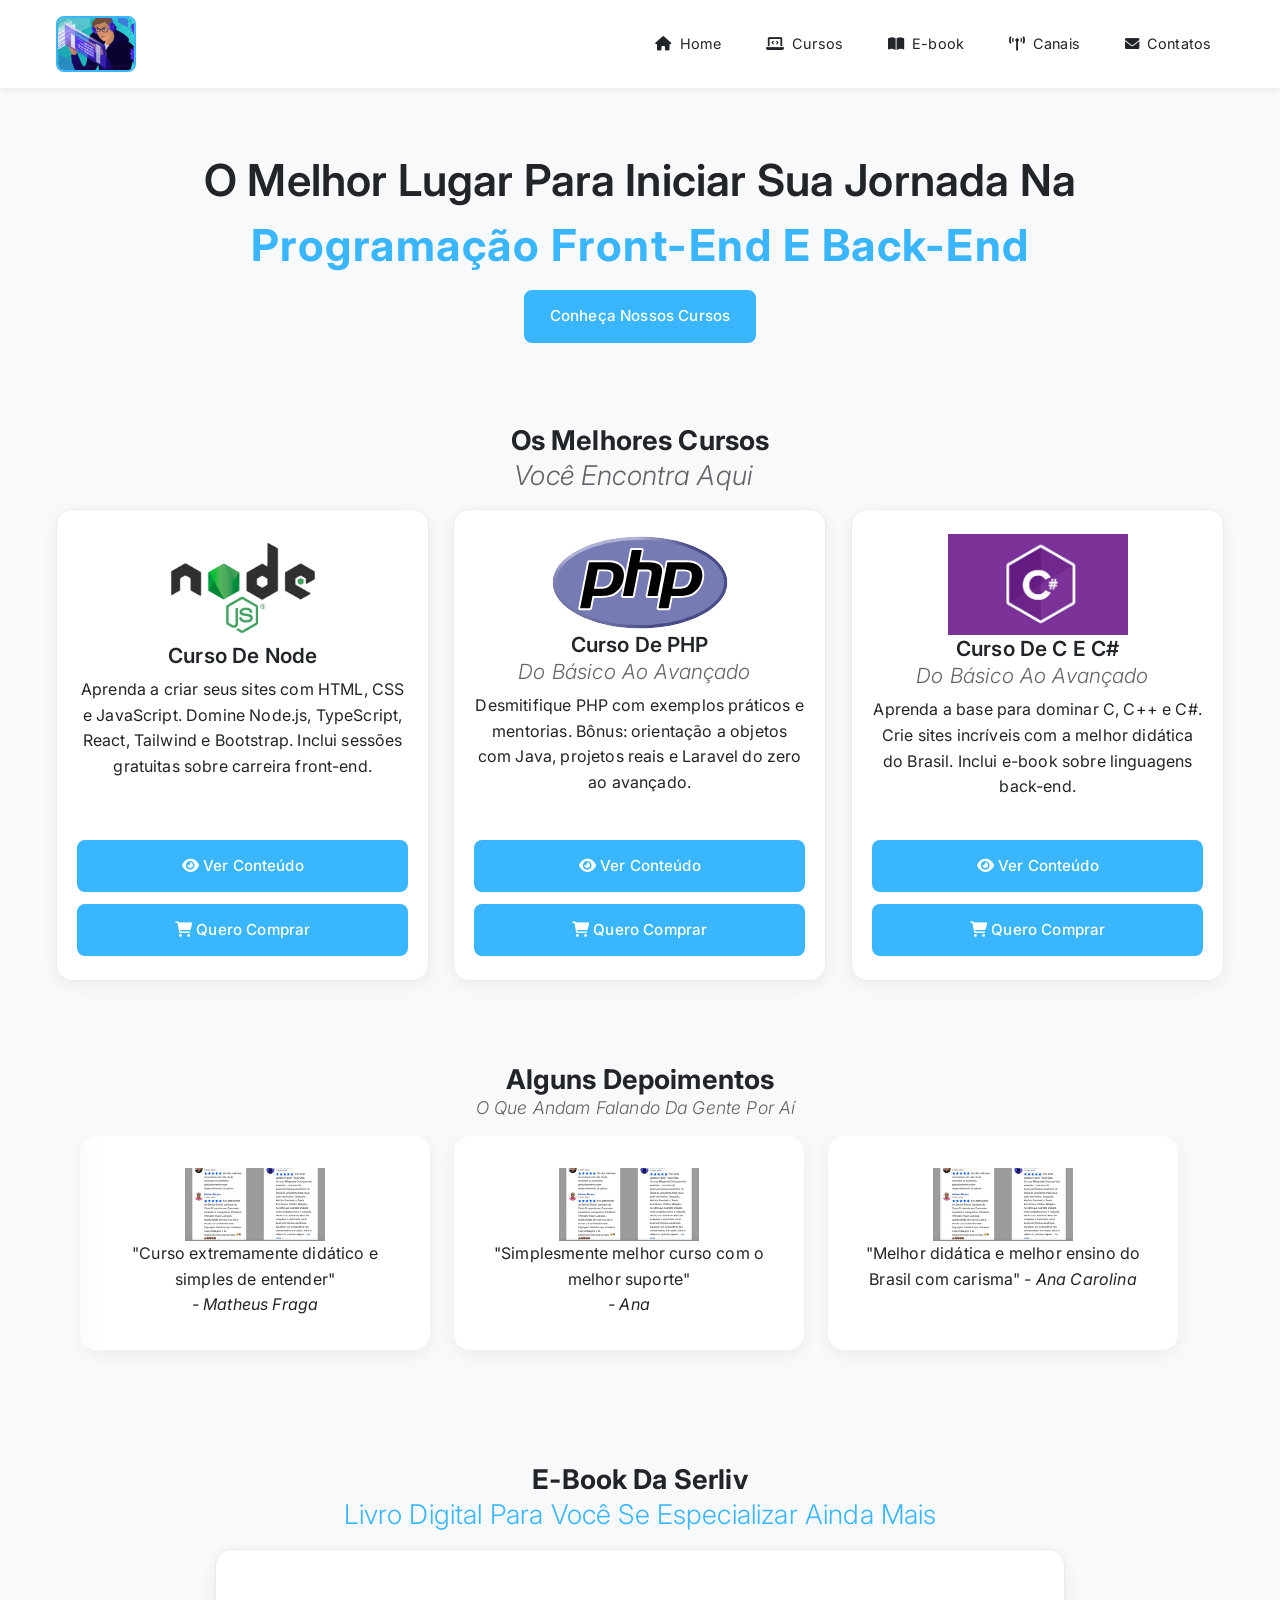
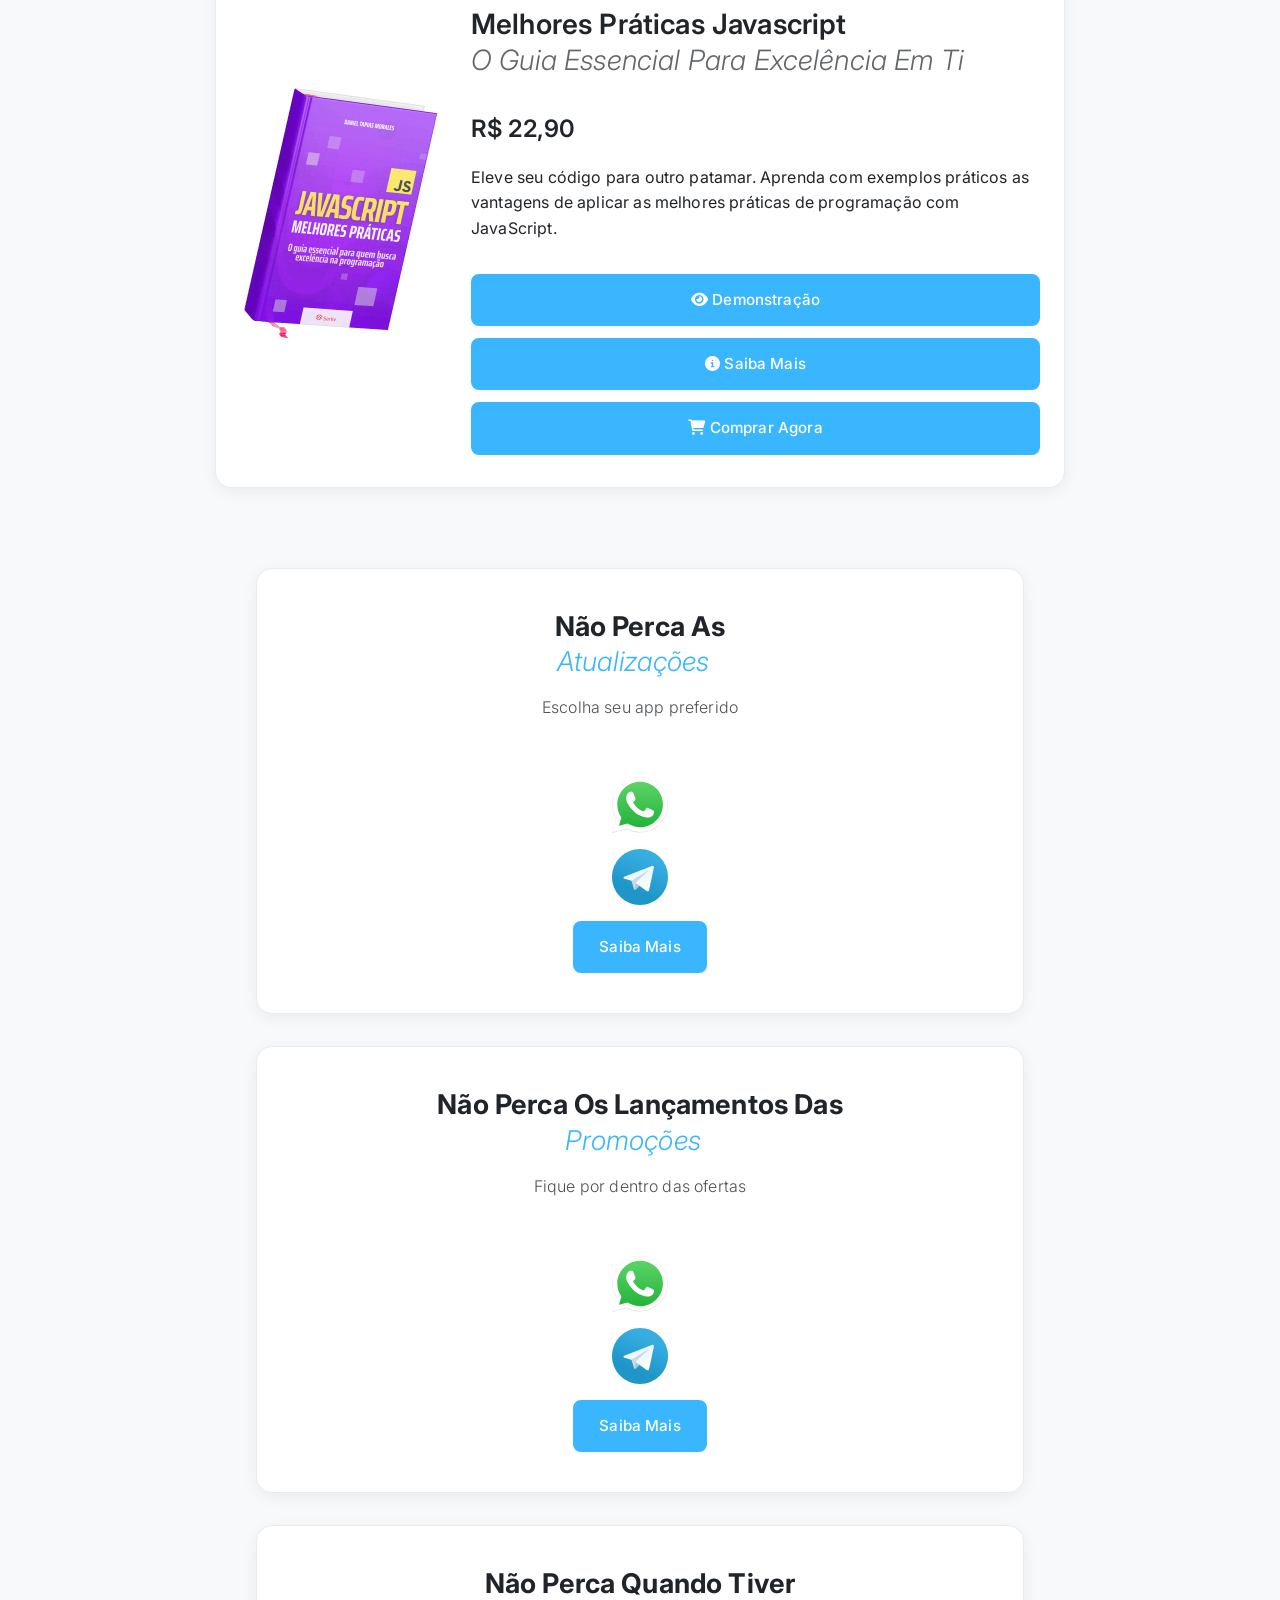
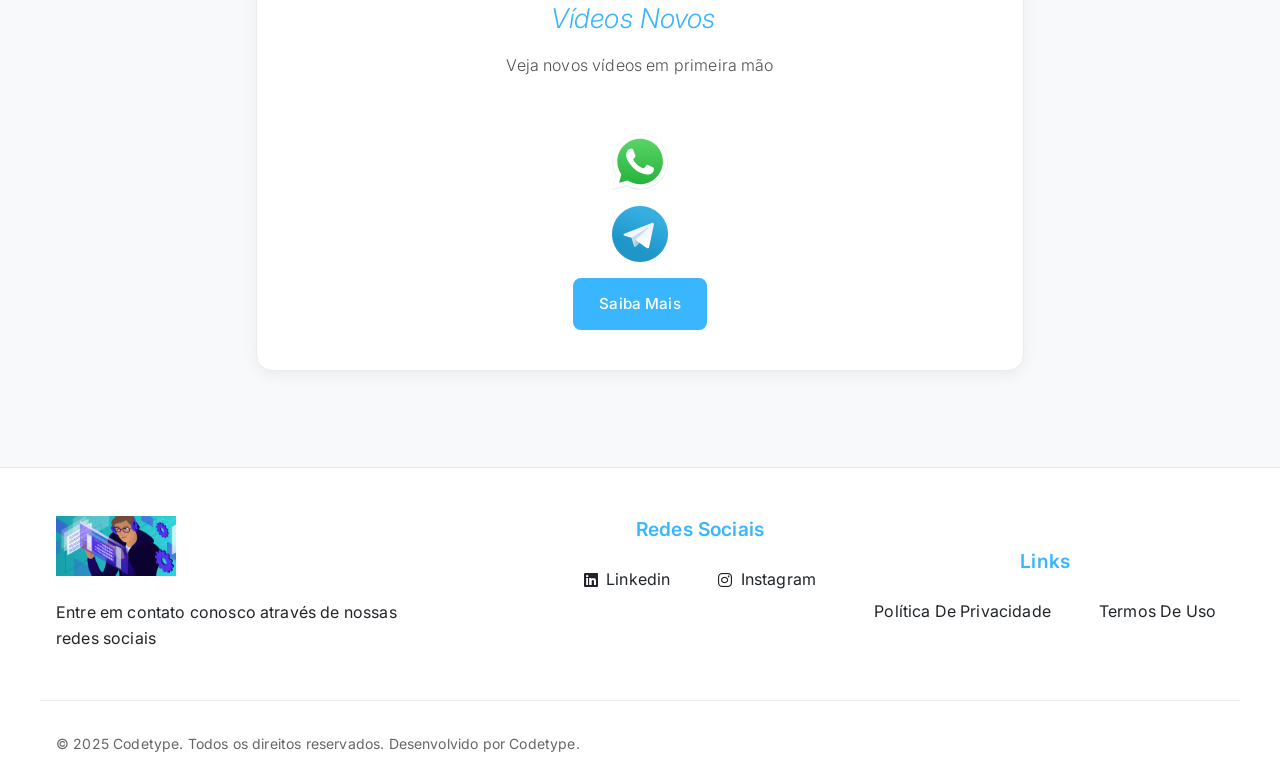
==== commit 3dfe09ad: "Enviando atualizacao ao github" ====
--- a/index.html
+++ b/index.html
@@ -58,10 +58,10 @@
         <section class="hero" id="home">
             <div class="container">
                 <h1 class="hero__title reveal">
-                    O Melhor Lugar para iniciar sua jornada na
-                    <span class="hero__title--upper">Programação front-end e back-end</span>
+                    O Melhor Lugar Para Iniciar Sua Jornada Na
+                    <span class="hero__title--upper">Programação Front-End E Back-End</span>
                 </h1>
-                <a href="#courses" class="btn hero__cta reveal reveal--delay-1">Conheça nossos cursos</a>
+                <a href="#courses" class="btn hero__cta reveal reveal--delay-1">Conheça Nossos Cursos</a>
             </div>
         </section>
 
@@ -75,7 +75,7 @@
                     <article class="courses__card reveal reveal--delay-1">
                         <div class="courses__card__content"> <img src="images/nodejs.jpg" alt="Logo Node.js" width="180"
                                 height="180" loading="lazy">
-                            <h3 class="h3">Curso de Node <span class="title--thin"></span></h3>
+                            <h3 class="h3">Curso De Node <span class="title--thin"></span></h3>
                             <p>Aprenda a criar seus sites com HTML, CSS e JavaScript. Domine Node.js, TypeScript, React,
                                 Tailwind e Bootstrap. Inclui sessões gratuitas sobre carreira front-end.</p>
                         </div>
@@ -89,7 +89,7 @@
                     <article class="courses__card reveal reveal--delay-2">
                         <div class="courses__card__content">
                             <img src="images/PHP-logo.svg" alt="Logo PHP" width="180" height="180" loading="lazy">
-                            <h3 class="h3">Curso de PHP <span class="title--thin">Do básico ao avançado</span></h3>
+                            <h3 class="h3">Curso De PHP <span class="title--thin">Do Básico Ao Avançado</span></h3>
                             <p>Desmitifique PHP com exemplos práticos e mentorias. Bônus: orientação a objetos com Java,
                                 projetos reais e Laravel do zero ao avançado.</p>
                         </div>
@@ -103,7 +103,7 @@
                     <article class="courses__card reveal reveal--delay-3">
                         <div class="courses__card__content">
                             <img src="images/curso de c.jpg" alt="Logo C" width="180" height="180" loading="lazy">
-                            <h3 class="h3">Curso de C e C# <span class="title--thin">Do básico ao avançado</span></h3>
+                            <h3 class="h3">Curso De C E C# <span class="title--thin">Do Básico Ao Avançado</span></h3>
                             <p>Aprenda a base para dominar C, C++ e C#. Crie sites incríveis com a melhor didática do
                                 Brasil. Inclui e-book sobre linguagens back-end.</p>
                         </div>
@@ -120,8 +120,8 @@
 
         <section class="testimonials" id="testimonials" aria-label="Depoimentos">
             <div class="container">
-                <h2 class="h2 reveal">Alguns Depoimentos <span class="title--thin reveal reveal--delay-1">O que andam
-                        falando da gente por aí</span></h2>
+                <h2 class="h2 reveal">Alguns Depoimentos <span class="title--thin reveal reveal--delay-1">O Que Andam
+                        Falando Da Gente Por Aí</span></h2>
                 <div class="testimonials__carousel reveal reveal--delay-2">
                     <div class="testimonials__carousel__wrapper" id="testimonial-carousel">
                         <article class="testimonial-item"> <img src="images/depoimentos.png" alt="Foto de Matheus Fraga"
@@ -152,15 +152,15 @@
 
         <section class="books" id="ebooks">
             <div class="container">
-                <h2 class="h2 reveal">E-book da Serliv <span class="title--secondary reveal reveal--delay-1">Livro
-                        digital para você se especializar ainda mais</span></h2>
+                <h2 class="h2 reveal">E-Book Da Serliv <span class="title--secondary reveal reveal--delay-1">Livro
+                        Digital Para Você Se Especializar Ainda Mais</span></h2>
                 <div class="books__list">
                     <article class="books__card reveal reveal--scale">
                         <img src="images/melhorias-js.png" alt="Capa do e-book Melhores Práticas Javascript" width="200"
                             height="280" loading="lazy">
                         <div class="books__card__info">
-                            <h3 class="h3">Melhores Práticas Javascript <span class="title--thin">O guia essencial para
-                                    excelência em TI</span></h3>
+                            <h3 class="h3">Melhores Práticas Javascript <span class="title--thin">O Guia Essencial Para
+                                    Excelência Em Ti</span></h3>
                             <p class="books__card__price">R$ 22,90</p>
                             <p>Eleve seu código para outro patamar. Aprenda com exemplos práticos as vantagens de
                                 aplicar as melhores práticas de programação com JavaScript.</p>
@@ -170,7 +170,7 @@
                                     <i class="fas fa-eye"></i> Demonstração
                                 </a>
                                 <a href="#" class="btn btn--stroke">
-                                    <i class="fas fa-info-circle"></i> Saiba mais
+                                    <i class="fas fa-info-circle"></i> Saiba Mais
                                 </a>
                                 <a href="https://pay.hotmart.com/W97225734H?bid=1751412371715"
                                     class="btn btn--full-width" target="_blank" rel="noopener noreferrer">
@@ -187,7 +187,7 @@
             <div class="container news__container">
                 <div class="news__card reveal reveal--delay-1">
                     <header class="news__header">
-                        <h2 class="h2">Não perca as Novidades <span class="title--thin">Atualizações</span></h2>
+                        <h2 class="h2">Não Perca As <span class="title--thin">Atualizações</span></h2>
                         <p class="news__disclaimer">Escolha seu app preferido</p>
                     </header>
                     <div class="news__apps-group">
@@ -198,12 +198,12 @@
                         </a>
                     </div>
                     <div class="news__saiba-mais-wrap">
-                        <a href="#" class="btn">Saiba mais</a>
+                        <a href="#" class="btn">Saiba Mais</a>
                     </div>
                 </div>
                 <div class="news__card reveal reveal--delay-2">
                     <header class="news__header">
-                        <h2 class="h2">Não perca os lançamentos das <span class="title--thin">Promoções</span></h2>
+                        <h2 class="h2">Não Perca Os Lançamentos Das <span class="title--thin">Promoções</span></h2>
                         <p class="news__disclaimer">Fique por dentro das ofertas</p>
                     </header>
                     <div class="news__apps-group">
@@ -215,12 +215,12 @@
                         </a>
                     </div>
                     <div class="news__saiba-mais-wrap">
-                        <a href="#" class="btn">Saiba mais</a>
+                        <a href="#" class="btn">Saiba Mais</a>
                     </div>
                 </div>
                 <div class="news__card reveal reveal--delay-3">
                     <header class="news__header">
-                        <h2 class="h2">Não perca quando tiver <span class="title--thin">Vídeos Novos</span></h2>
+                        <h2 class="h2">Não Perca Quando Tiver <span class="title--thin">Vídeos Novos</span></h2>
                         <p class="news__disclaimer">Veja novos vídeos em primeira mão</p>
                     </header>
                     <div class="news__apps-group">
@@ -232,7 +232,7 @@
                         </a>
                     </div>
                     <div class="news__saiba-mais-wrap">
-                        <a href="#" class="btn">Saiba mais</a>
+                        <a href="#" class="btn">Saiba Mais</a>
                     </div>
                 </div>
             </div>
@@ -257,13 +257,13 @@
             <div class="footer__links">
                 <h3 class="footer__title">Links</h3>
                 <ul>
-                    <li><a href="#">Política de Privacidade</a></li>
-                    <li><a href="#">Termos de Uso</a></li>
+                    <li><a href="#">Política De Privacidade</a></li>
+                    <li><a href="#">Termos De Uso</a></li>
                 </ul>
             </div>
         </div>
         <div class="footer__copyright">
-            <p>&copy; 2025 Codetype. Todos os direitos reservados. Desenvolvido por João Marcelo.</p>
+            <p>&copy; 2025 Codetype. Todos os direitos reservados. Desenvolvido por Codetype.</p>
         </div>
     </footer>
     <script>
--- a/style/estilo.css
+++ b/style/estilo.css
@@ -212,6 +212,7 @@
   line-height: 1.3;
   margin-bottom: 1rem;
   text-align: center;
+  text-transform: capitalize;
 }
 
 h1 {
@@ -251,13 +252,13 @@
 
 .hero {
   text-align: center;
-  padding-top: 3rem;
+  padding-top: 4rem;
   padding-bottom: 2rem;
   margin-top: 0;
 }
 
 .hero__title--upper {
-  text-transform: uppercase;
+  text-transform: capitalize;
   margin: 0.5rem 0;
   display: block;
   color: var(--primary-color);
@@ -468,9 +469,13 @@
   transform: translateY(-4px);
 }
 
+.news .title--thin {
+  color: var(--primary-color);
+}
+
 @media screen and (max-width: 767px) {
   .news__card {
-    padding: 1.5rem 1rem;
+    padding: 1rem;
   }
 
   .news__card .news__header {
@@ -837,7 +842,6 @@
   }
 }
 
-/* Desktop */
 @media (min-width: 1200px) {
   :root {
     --h1-size: 2.75rem;
@@ -898,10 +902,9 @@
   }
 }
 
-/* Responsividade para os cards de novidades */
 @media (max-width: 768px) {
   .news__card {
-    padding: 1.5rem 1rem;
+    padding: 1rem;
   }
 
   .news__card__title {
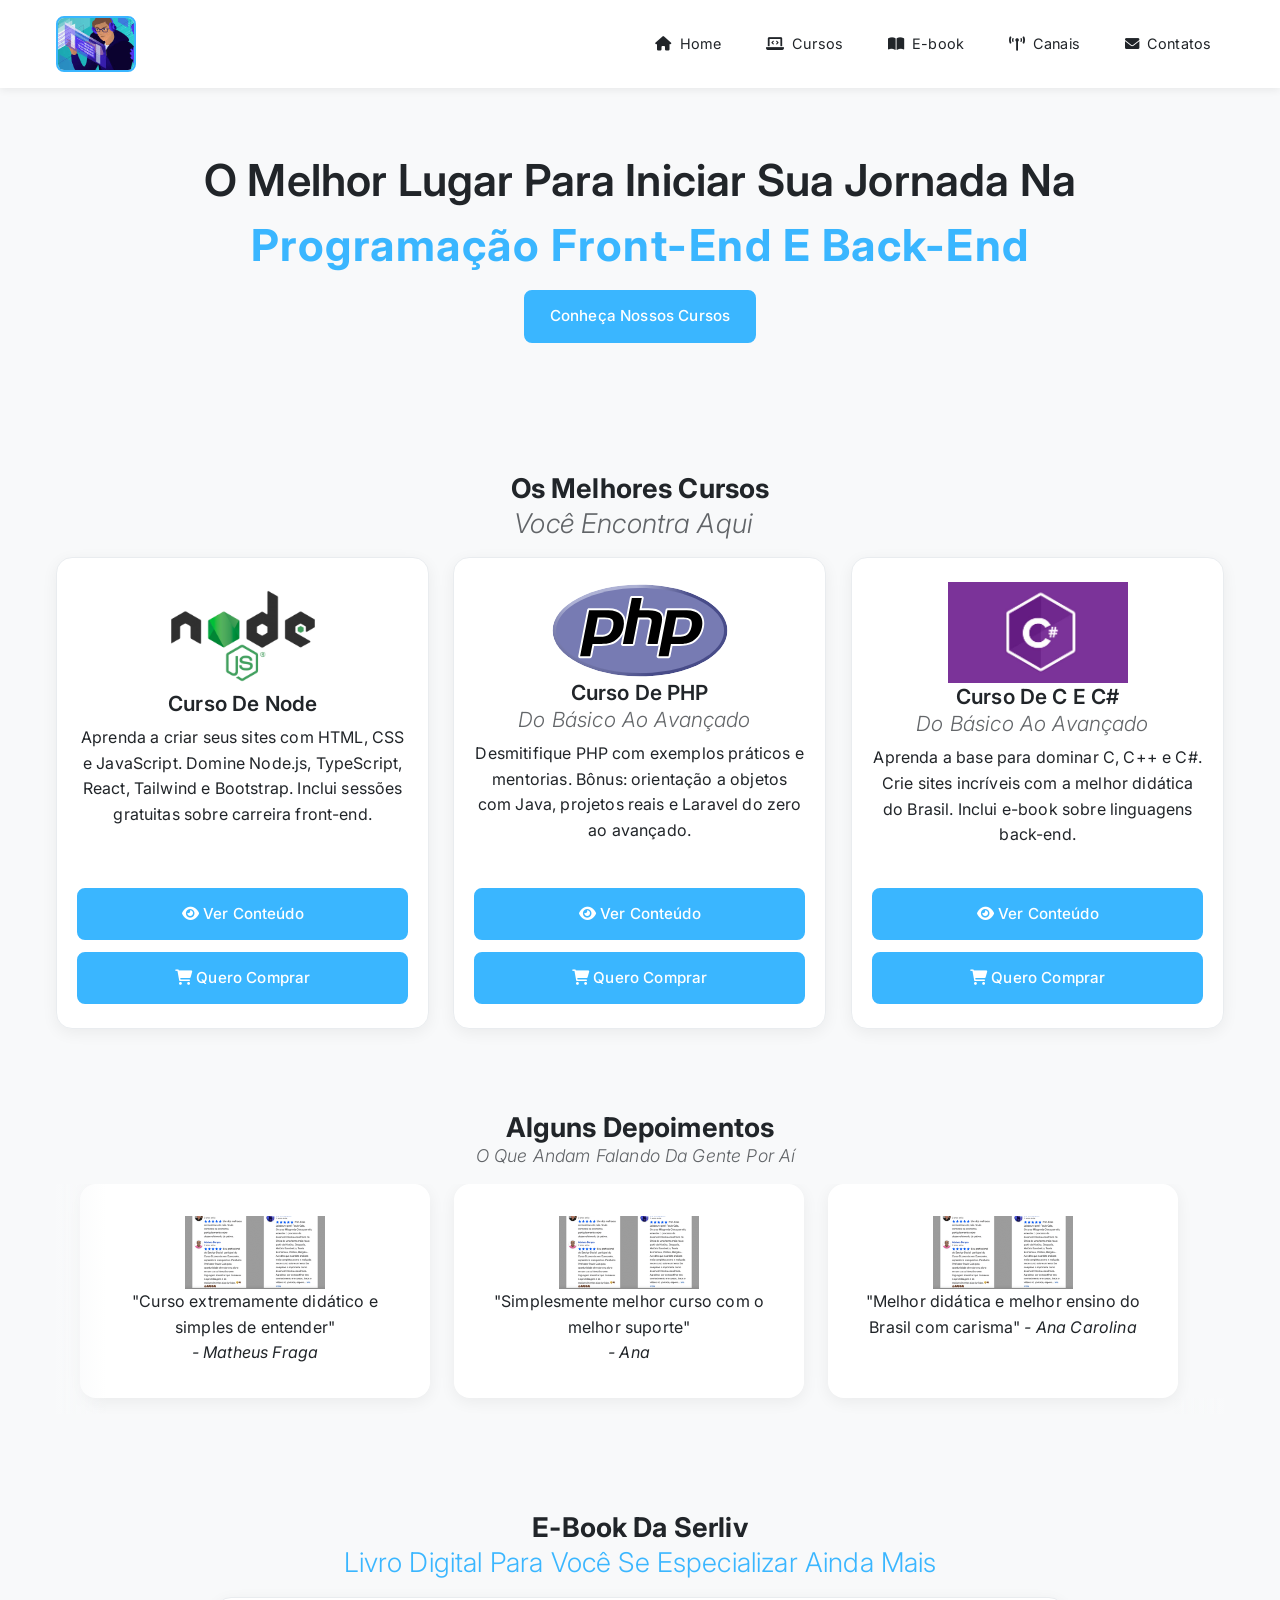
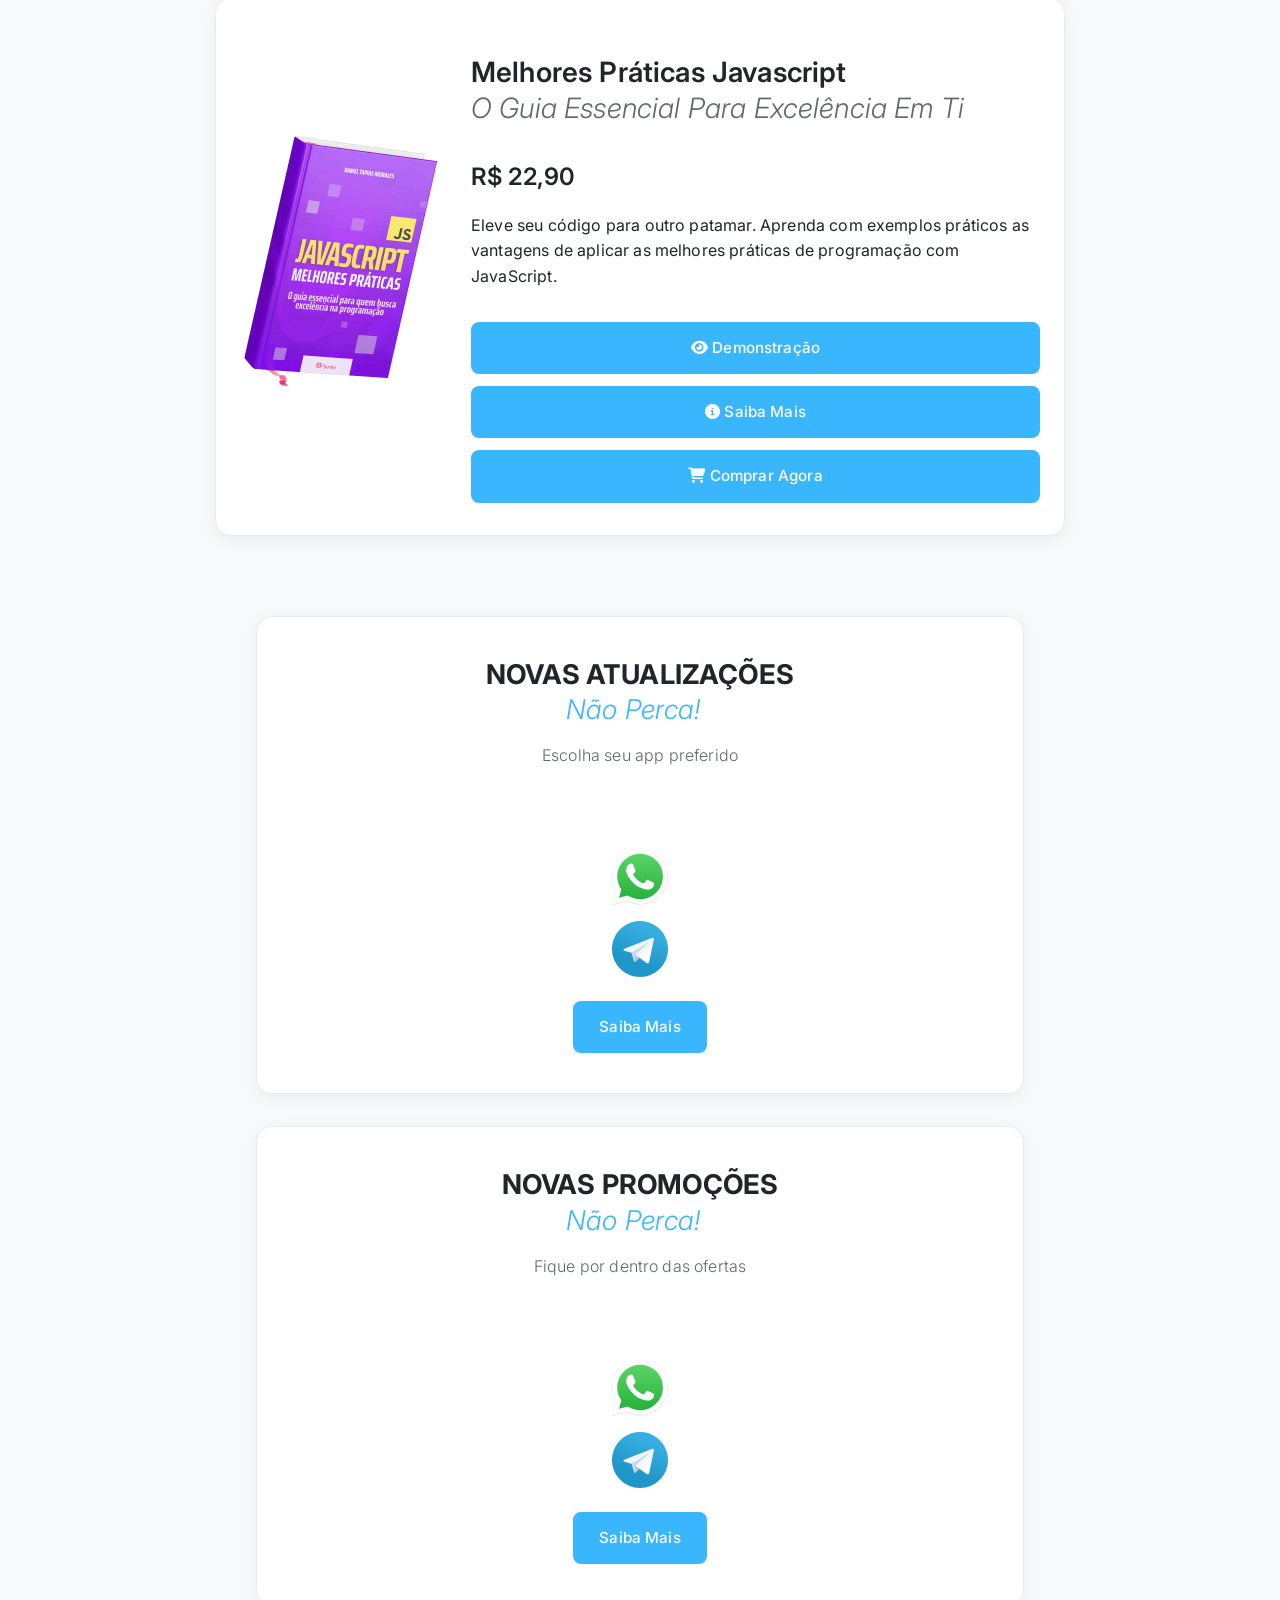
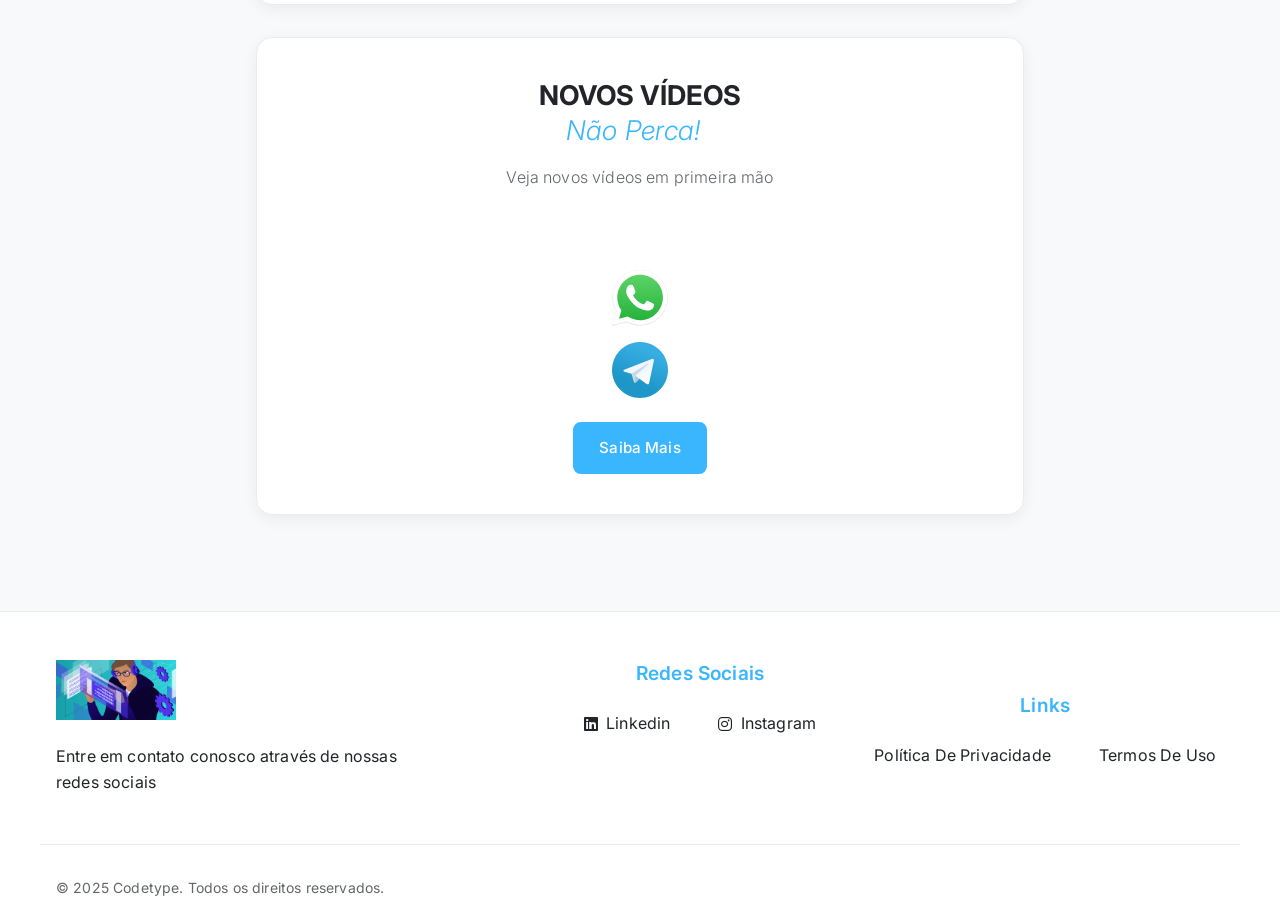
==== commit 14e4111c: "Enviando atualizacoes ao github" ====
--- a/index.html
+++ b/index.html
@@ -187,7 +187,7 @@
             <div class="container news__container">
                 <div class="news__card reveal reveal--delay-1">
                     <header class="news__header">
-                        <h2 class="h2">Não Perca As <span class="title--thin">Atualizações</span></h2>
+                        <h2 class="h2">NOVAS ATUALIZAÇÕES<span class="title--thin">Não perca!</span></h2>
                         <p class="news__disclaimer">Escolha seu app preferido</p>
                     </header>
                     <div class="news__apps-group">
@@ -203,7 +203,7 @@
                 </div>
                 <div class="news__card reveal reveal--delay-2">
                     <header class="news__header">
-                        <h2 class="h2">Não Perca Os Lançamentos Das <span class="title--thin">Promoções</span></h2>
+                        <h2 class="h2">NOVAS PROMOÇÕES <span class="title--thin">Não perca!</span></h2>
                         <p class="news__disclaimer">Fique por dentro das ofertas</p>
                     </header>
                     <div class="news__apps-group">
@@ -220,7 +220,7 @@
                 </div>
                 <div class="news__card reveal reveal--delay-3">
                     <header class="news__header">
-                        <h2 class="h2">Não Perca Quando Tiver <span class="title--thin">Vídeos Novos</span></h2>
+                        <h2 class="h2">NOVOS VÍDEOS <span class="title--thin">Não perca!</span></h2>
                         <p class="news__disclaimer">Veja novos vídeos em primeira mão</p>
                     </header>
                     <div class="news__apps-group">
@@ -263,7 +263,7 @@
             </div>
         </div>
         <div class="footer__copyright">
-            <p>&copy; 2025 Codetype. Todos os direitos reservados. Desenvolvido por Codetype.</p>
+            <p>&copy; 2025 Codetype. Todos os direitos reservados.</p>
         </div>
     </footer>
     <script>
--- a/style/estilo.css
+++ b/style/estilo.css
@@ -204,6 +204,10 @@
   width: 100%;
 }
 
+.hero__cta {
+  margin-bottom: 3rem;
+}
+
 /* Tipografia e Títulos */
 h1,
 h2,
@@ -474,6 +478,10 @@
 }
 
 @media screen and (max-width: 767px) {
+  .container {
+    padding-inline: 0.5rem;
+  }
+
   .news__card {
     padding: 1rem;
   }
@@ -616,7 +624,7 @@
   font-size: 1rem;
   font-weight: 300;
   margin-bottom: 1.5rem;
-  color: rgba(var(--text-color-rgb), 0.8);
+  color: rgba(var(--text-color-rgb), 0.7);
   text-align: center;
 }
 
@@ -625,7 +633,7 @@
   flex-direction: column;
   align-items: center;
   gap: 1rem;
-  margin-bottom: 1rem;
+  margin: 1.5rem 0;
   text-align: center;
 }
 
@@ -639,7 +647,7 @@
 .news__updates {
   font-size: 1rem;
   font-weight: 300;
-  color: rgba(var(--text-color-rgb), 0.8);
+  color: rgba(var(--text-color-rgb), 0.7);
   margin-bottom: 1.5rem;
   text-align: center;
 }
